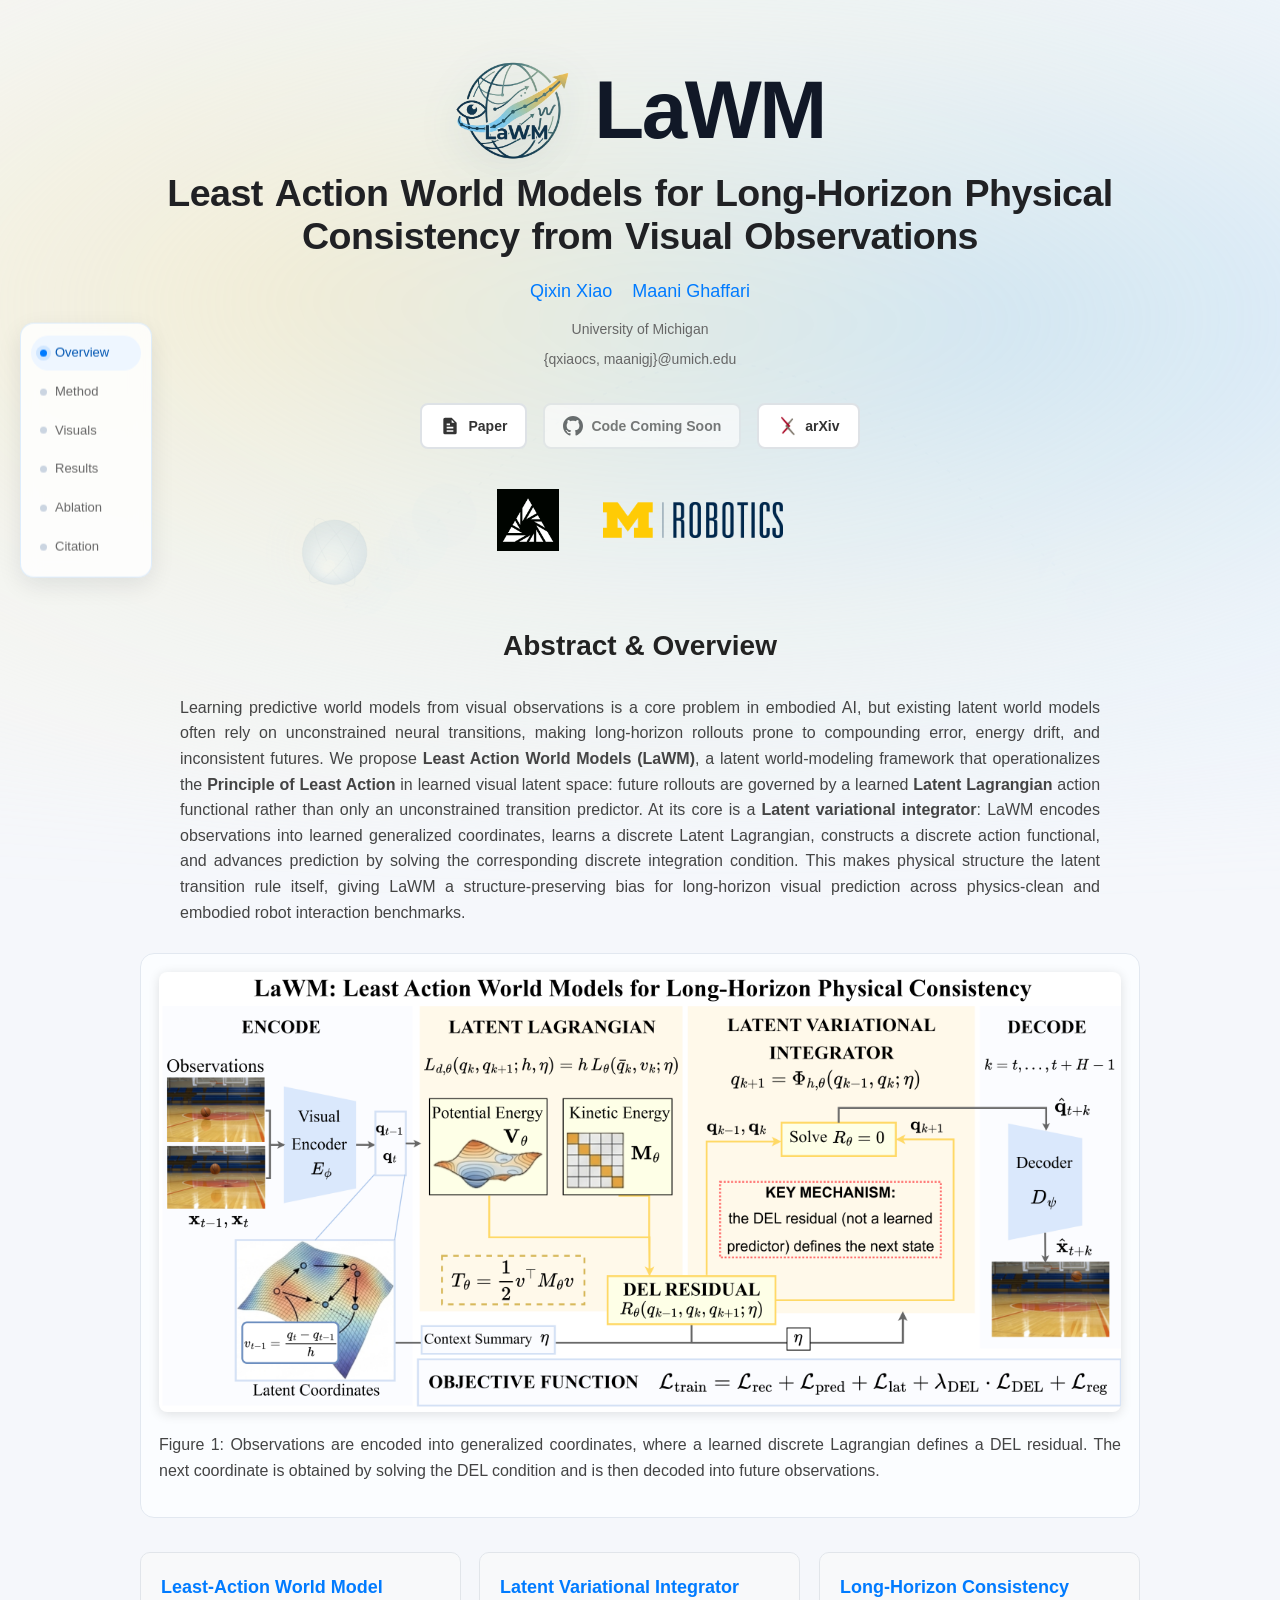
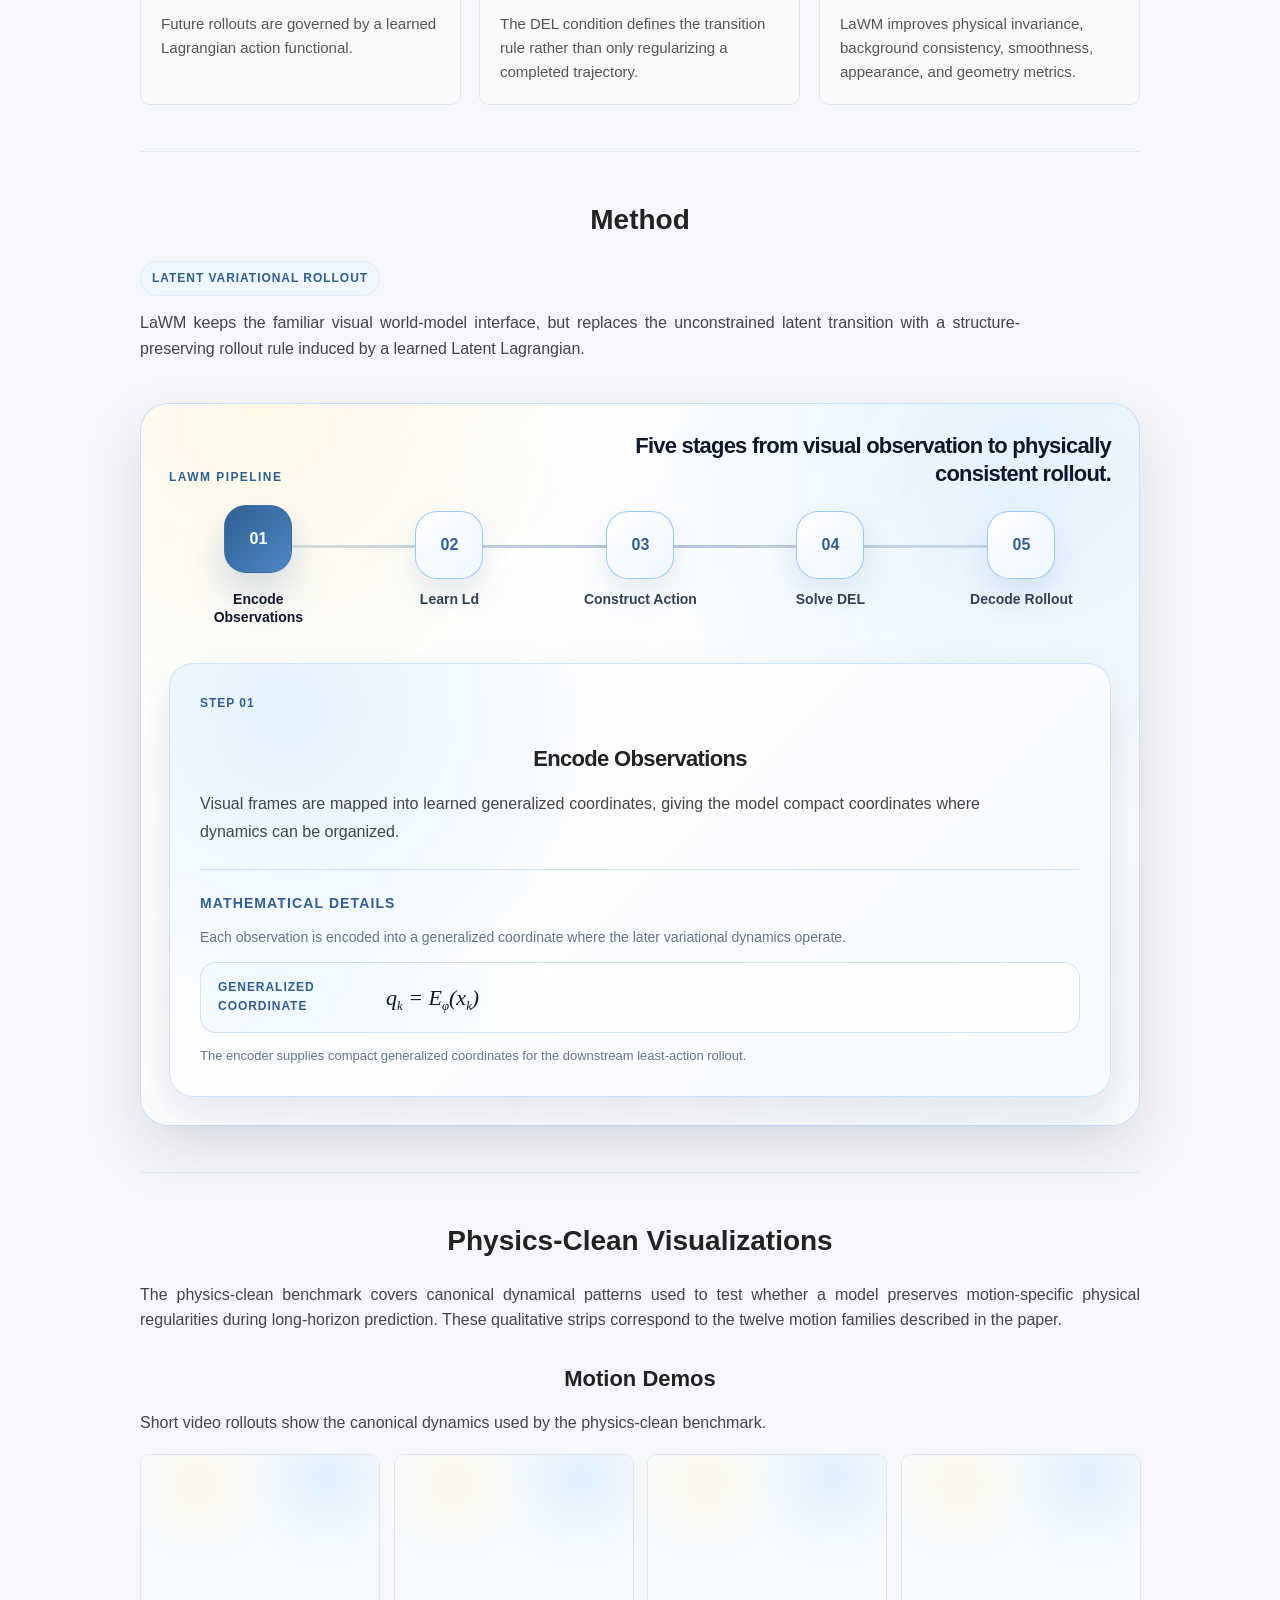
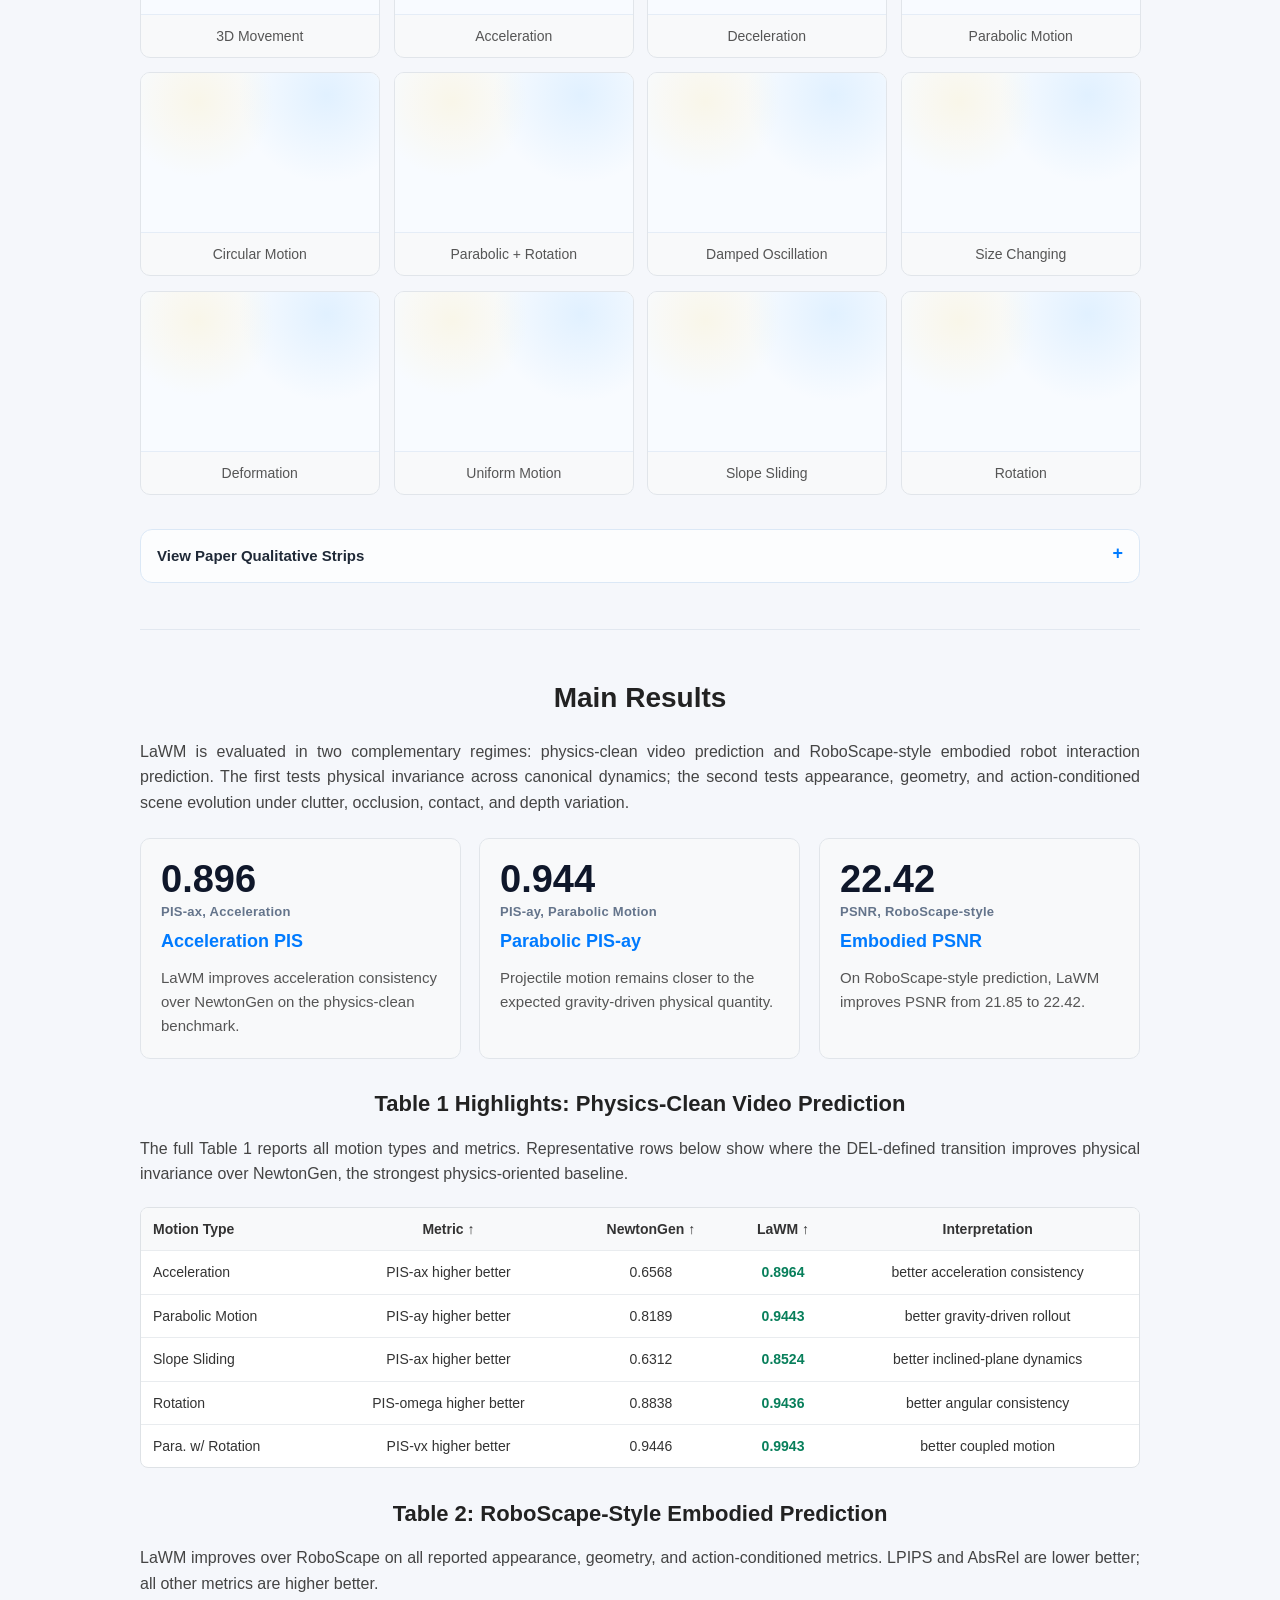
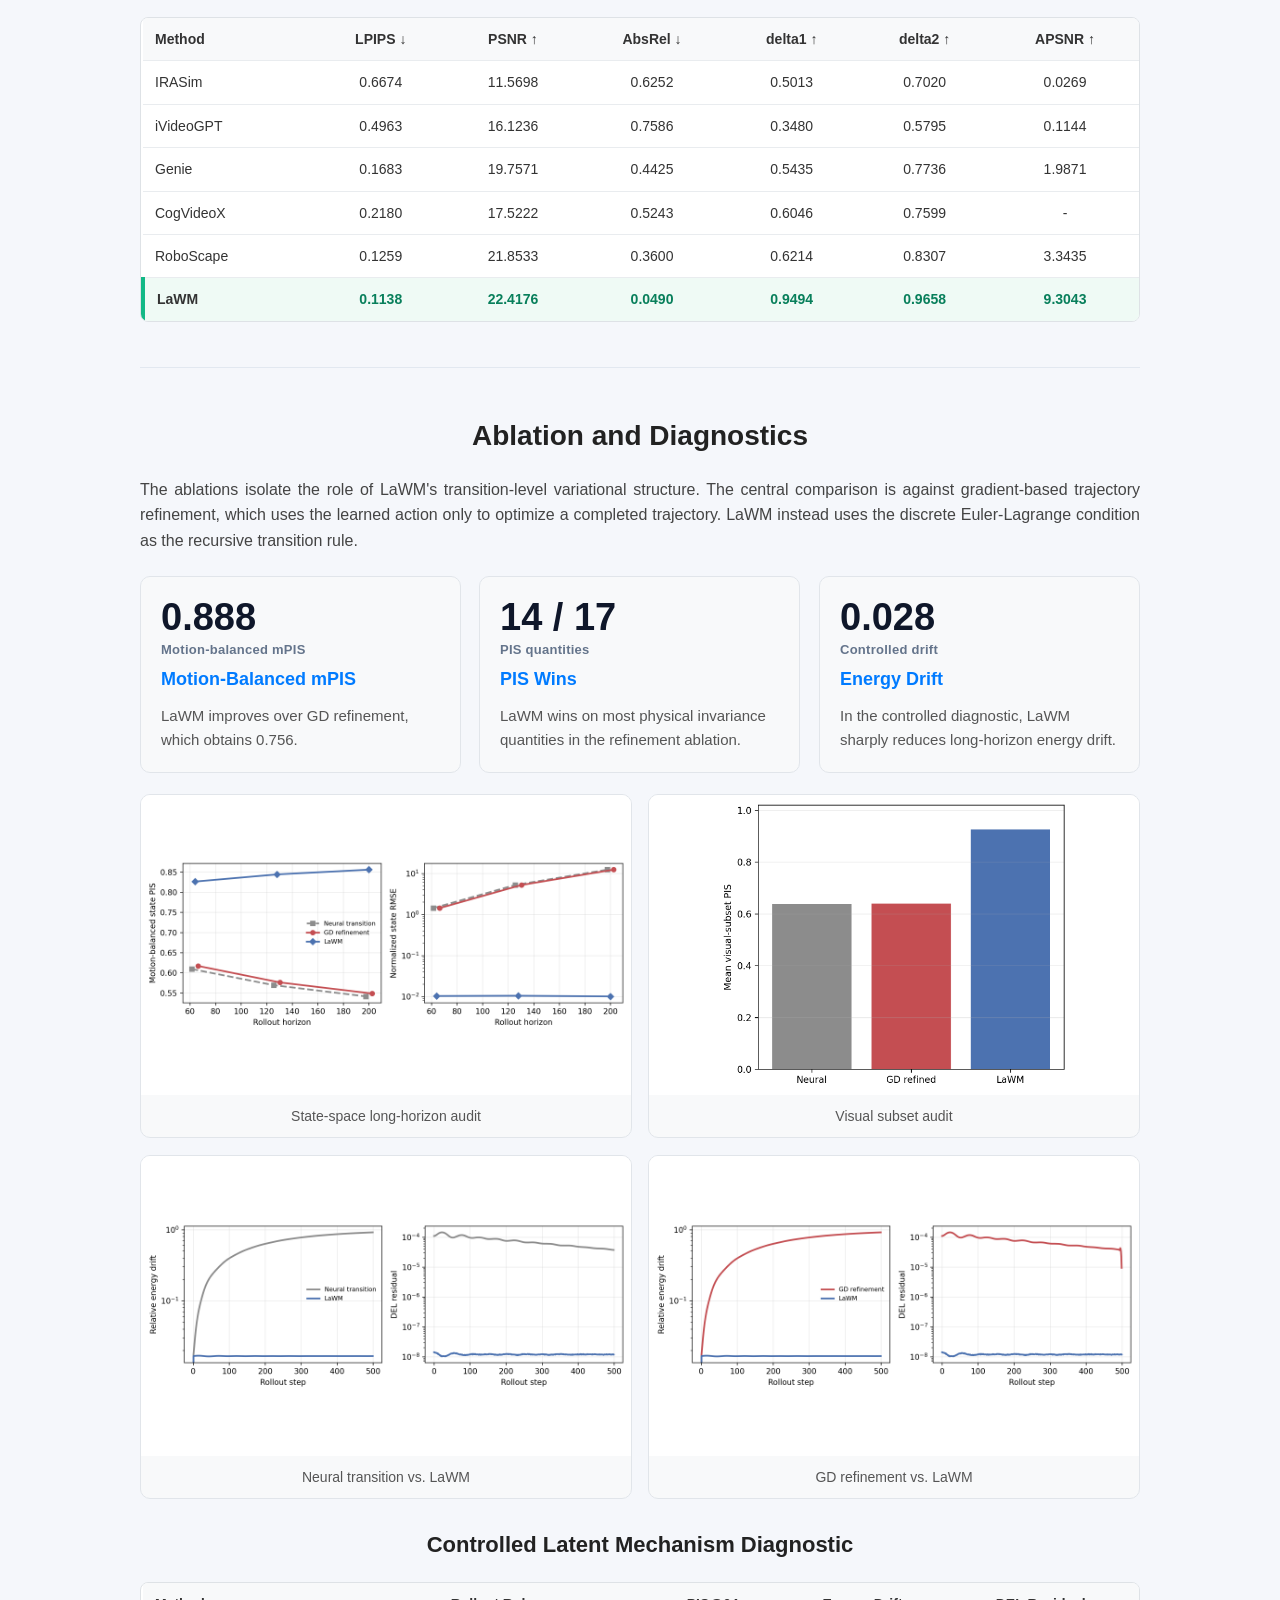
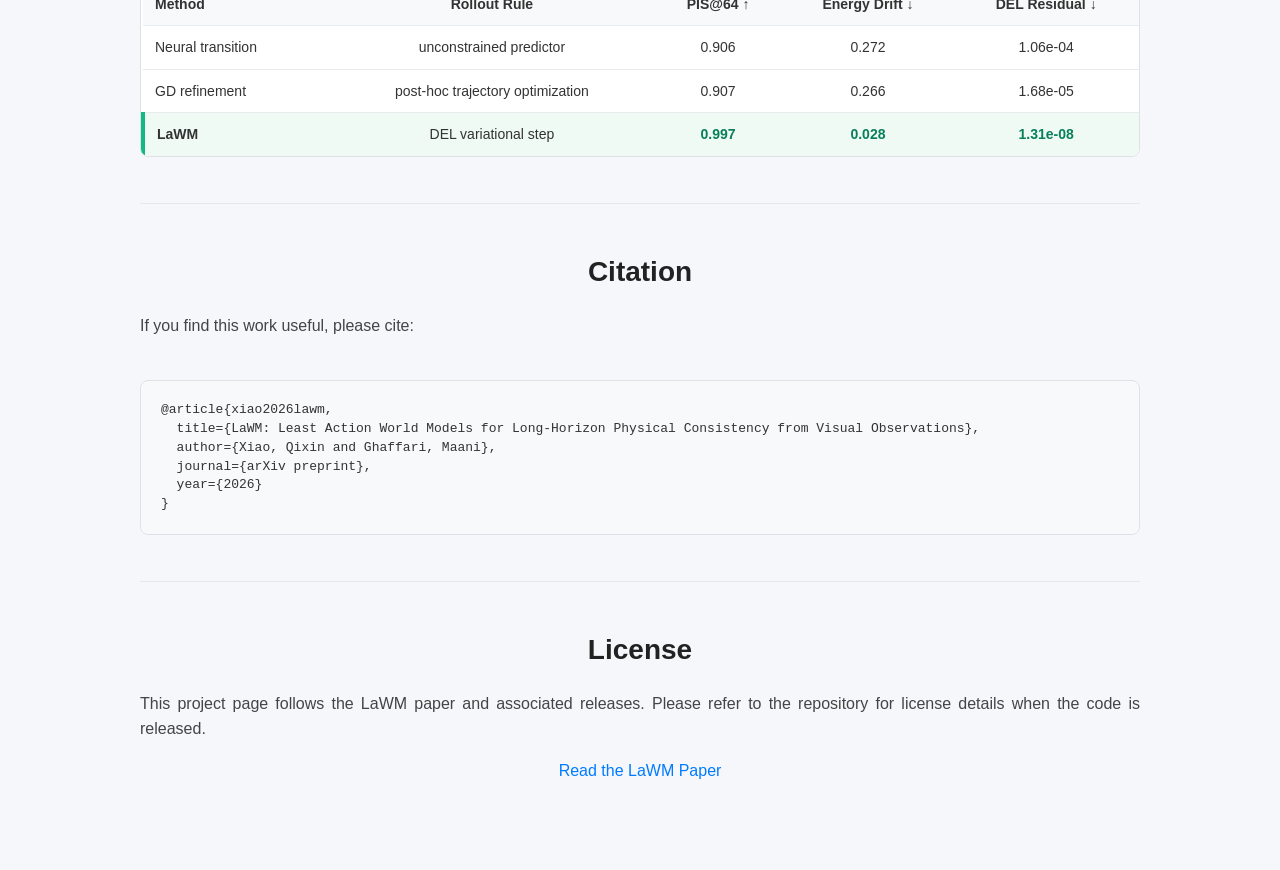
==== index.html @ eba8e418 "Initialize LaWM project page." ====
<!DOCTYPE html>
<html lang="en">
<head>
    <meta charset="UTF-8">
    <meta name="viewport" content="width=device-width, initial-scale=1.0">
    <title>LaWM: Least Action World Models</title>
    <link rel="icon" type="image/png" href="static/logo/LaWM_logo.png">
    <link rel="stylesheet" href="static/css/styles.css">
    <!-- Trajectory Intuition is archived and disabled. -->
    <!-- <link rel="stylesheet" href="static/css/trajectory-intuition.css"> -->

</head>
<body>
    <div class="scroll-progress" id="scroll-progress" aria-hidden="true"></div>
    <canvas class="hero-canvas" id="hero-canvas" aria-hidden="true"></canvas>

    <nav class="floating-nav" id="floating-nav">
        <div class="nav-menu">
            <a href="#overview-section" class="nav-link" data-section="overview-section">Overview</a>
            <a href="#method-section" class="nav-link" data-section="method-section">Method</a>
            <a href="#visuals-section" class="nav-link" data-section="visuals-section">Visuals</a>
            <a href="#results-section" class="nav-link" data-section="results-section">Results</a>
            <a href="#ablation-section" class="nav-link" data-section="ablation-section">Ablation</a>
            <a href="#citation-section" class="nav-link" data-section="citation-section">Citation</a>
        </div>
    </nav>

    <div class="container">
        <header>
            <h1>
                <span class="title-lockup">
                    <img class="hero-logo" src="static/logo/LaWM_logo.png" alt="" aria-hidden="true">
                    <span class="title-main" aria-label="LaWM">
                        <span class="title-char" aria-hidden="true">L</span><span class="title-char" aria-hidden="true">a</span><span class="title-char" aria-hidden="true">W</span><span class="title-char" aria-hidden="true">M</span>
                    </span>
                </span>
                <span class="title-sub" aria-label="Least Action World Models for Long-Horizon Physical Consistency from Visual Observations">
                    <span class="subtitle-word" aria-hidden="true"><span class="subtitle-char" style="--i: 0;">L</span><span class="subtitle-char" style="--i: 1;">e</span><span class="subtitle-char" style="--i: 2;">a</span><span class="subtitle-char" style="--i: 3;">s</span><span class="subtitle-char" style="--i: 4;">t</span></span>
                    <span class="subtitle-word" aria-hidden="true"><span class="subtitle-char" style="--i: 5;">A</span><span class="subtitle-char" style="--i: 6;">c</span><span class="subtitle-char" style="--i: 7;">t</span><span class="subtitle-char" style="--i: 8;">i</span><span class="subtitle-char" style="--i: 9;">o</span><span class="subtitle-char" style="--i: 10;">n</span></span>
                    <span class="subtitle-word" aria-hidden="true"><span class="subtitle-char" style="--i: 11;">W</span><span class="subtitle-char" style="--i: 12;">o</span><span class="subtitle-char" style="--i: 13;">r</span><span class="subtitle-char" style="--i: 14;">l</span><span class="subtitle-char" style="--i: 15;">d</span></span>
                    <span class="subtitle-word" aria-hidden="true"><span class="subtitle-char" style="--i: 16;">M</span><span class="subtitle-char" style="--i: 17;">o</span><span class="subtitle-char" style="--i: 18;">d</span><span class="subtitle-char" style="--i: 19;">e</span><span class="subtitle-char" style="--i: 20;">l</span><span class="subtitle-char" style="--i: 21;">s</span></span>
                    <span class="subtitle-word" aria-hidden="true"><span class="subtitle-char" style="--i: 22;">f</span><span class="subtitle-char" style="--i: 23;">o</span><span class="subtitle-char" style="--i: 24;">r</span></span>
                    <span class="subtitle-word" aria-hidden="true"><span class="subtitle-char" style="--i: 25;">L</span><span class="subtitle-char" style="--i: 26;">o</span><span class="subtitle-char" style="--i: 27;">n</span><span class="subtitle-char" style="--i: 28;">g</span><span class="subtitle-char" style="--i: 29;">-</span><span class="subtitle-char" style="--i: 30;">H</span><span class="subtitle-char" style="--i: 31;">o</span><span class="subtitle-char" style="--i: 32;">r</span><span class="subtitle-char" style="--i: 33;">i</span><span class="subtitle-char" style="--i: 34;">z</span><span class="subtitle-char" style="--i: 35;">o</span><span class="subtitle-char" style="--i: 36;">n</span></span>
                    <span class="subtitle-word" aria-hidden="true"><span class="subtitle-char" style="--i: 37;">P</span><span class="subtitle-char" style="--i: 38;">h</span><span class="subtitle-char" style="--i: 39;">y</span><span class="subtitle-char" style="--i: 40;">s</span><span class="subtitle-char" style="--i: 41;">i</span><span class="subtitle-char" style="--i: 42;">c</span><span class="subtitle-char" style="--i: 43;">a</span><span class="subtitle-char" style="--i: 44;">l</span></span>
                    <span class="subtitle-word" aria-hidden="true"><span class="subtitle-char" style="--i: 45;">C</span><span class="subtitle-char" style="--i: 46;">o</span><span class="subtitle-char" style="--i: 47;">n</span><span class="subtitle-char" style="--i: 48;">s</span><span class="subtitle-char" style="--i: 49;">i</span><span class="subtitle-char" style="--i: 50;">s</span><span class="subtitle-char" style="--i: 51;">t</span><span class="subtitle-char" style="--i: 52;">e</span><span class="subtitle-char" style="--i: 53;">n</span><span class="subtitle-char" style="--i: 54;">c</span><span class="subtitle-char" style="--i: 55;">y</span></span>
                    <span class="subtitle-word" aria-hidden="true"><span class="subtitle-char" style="--i: 56;">f</span><span class="subtitle-char" style="--i: 57;">r</span><span class="subtitle-char" style="--i: 58;">o</span><span class="subtitle-char" style="--i: 59;">m</span></span>
                    <span class="subtitle-word" aria-hidden="true"><span class="subtitle-char" style="--i: 60;">V</span><span class="subtitle-char" style="--i: 61;">i</span><span class="subtitle-char" style="--i: 62;">s</span><span class="subtitle-char" style="--i: 63;">u</span><span class="subtitle-char" style="--i: 64;">a</span><span class="subtitle-char" style="--i: 65;">l</span></span>
                    <span class="subtitle-word" aria-hidden="true"><span class="subtitle-char" style="--i: 66;">O</span><span class="subtitle-char" style="--i: 67;">b</span><span class="subtitle-char" style="--i: 68;">s</span><span class="subtitle-char" style="--i: 69;">e</span><span class="subtitle-char" style="--i: 70;">r</span><span class="subtitle-char" style="--i: 71;">v</span><span class="subtitle-char" style="--i: 72;">a</span><span class="subtitle-char" style="--i: 73;">t</span><span class="subtitle-char" style="--i: 74;">i</span><span class="subtitle-char" style="--i: 75;">o</span><span class="subtitle-char" style="--i: 76;">n</span><span class="subtitle-char" style="--i: 77;">s</span></span>
                </span>
            </h1>

            <div class="authors">
                <a href="https://scholar.google.com/citations?hl=en&user=lqyNeO4AAAAJ&view_op=list_works&sortby=pubdate" class="author" target="_blank" rel="noopener">Qixin Xiao</a>
                <span class="author">Maani Ghaffari</span>
            </div>
            <p class="affiliation">University of Michigan</p>
            <p class="email">{qxiaocs, maanigj}@umich.edu</p>

            <div class="paper-links">
                <a href="LaWM.pdf" class="paper-link" target="_blank" rel="noopener">
                    <svg viewBox="0 0 24 24" aria-hidden="true"><path d="M14 2H6a2 2 0 0 0-2 2v16a2 2 0 0 0 2 2h12a2 2 0 0 0 2-2V8zm0 2.5L17.5 8H14zM8 13h8v2H8zm0 4h8v2H8zm0-8h4v2H8z"/></svg>
                    Paper
                </a>
                <a href="#" class="paper-link disabled" aria-disabled="true">
                    <img src="static/logo/github.svg" alt="GitHub">
                    Code Coming Soon
                </a>
                <a href="http://arxiv.org/abs/2605.08279" class="paper-link" target="_blank" rel="noopener">
                    <img src="static/logo/arXiv.png" alt="arXiv">
                    arXiv
                </a>
            </div>

            <div class="logos">
                <img src="static/logo/curly.png" alt="CURLY Lab Logo">
                <img src="static/logo/informal.png" alt="University of Michigan Robotics Logo">
            </div>
        </header>

        <div class="section" id="overview-section">
            <h2>Abstract & Overview</h2>
            <div class="overview-copy">
                <p>
                    Learning predictive world models from visual observations is a core problem in embodied AI, but existing latent world models often rely on unconstrained neural transitions, making long-horizon rollouts prone to compounding error, energy drift, and inconsistent futures. We propose <strong>Least Action World Models (LaWM)</strong>, a latent world-modeling framework that operationalizes the <strong>Principle of Least Action</strong> in learned visual latent space: future rollouts are governed by a learned <strong>Latent Lagrangian</strong> action functional rather than only an unconstrained transition predictor. At its core is a <strong>Latent variational integrator</strong>: LaWM encodes observations into learned generalized coordinates, learns a discrete Latent Lagrangian, constructs a discrete action functional, and advances prediction by solving the corresponding discrete integration condition. This makes physical structure the latent transition rule itself, giving LaWM a structure-preserving bias for long-horizon visual prediction across physics-clean and embodied robot interaction benchmarks.
                </p>
            </div>

            <div class="figure-section">
                <img class="wide-figure" src="static/figures/Intro-LaWM.png" alt="Overview of LaWM">
                <p class="image-credit">Figure 1: Observations are encoded into generalized coordinates, where a learned discrete Lagrangian defines a DEL residual. The next coordinate is obtained by solving the DEL condition and is then decoded into future observations.</p>
            </div>

            <div class="highlight-grid">
                <div class="highlight-card">
                    <h3>Least-Action World Model</h3>
                    <p>Future rollouts are governed by a learned Lagrangian action functional.</p>
                </div>
                <div class="highlight-card">
                    <h3>Latent Variational Integrator</h3>
                    <p>The DEL condition defines the transition rule rather than only regularizing a completed trajectory.</p>
                </div>
                <div class="highlight-card">
                    <h3>Long-Horizon Consistency</h3>
                    <p>LaWM improves physical invariance, background consistency, smoothness, appearance, and geometry metrics.</p>
                </div>
            </div>
        </div>

        <div class="section" id="method-section">
            <h2>Method</h2>
            <div class="method-intro">
                <div class="method-kicker">Latent Variational Rollout</div>
                <p>
                    LaWM keeps the familiar visual world-model interface, but replaces the unconstrained latent transition with a structure-preserving rollout rule induced by a learned Latent Lagrangian.
                </p>
            </div>

            <!-- Trajectory Intuition removed from the page. Archived module:
                 static/partials/trajectory-intuition.html -->

            <div class="method-stepper-wrap">
                <div class="method-pipeline-heading">
                    <span>LaWM Pipeline</span>
                    <p>Five stages from visual observation to physically consistent rollout.</p>
                </div>
                <div class="method-stepper" role="tablist" aria-label="LaWM method pipeline">
                    <button class="method-step active" type="button" role="tab" aria-selected="true" data-step="0">
                        <span class="step-index">01</span>
                        <span class="step-title">Encode Observations</span>
                    </button>
                    <button class="method-step" type="button" role="tab" aria-selected="false" data-step="1">
                        <span class="step-index">02</span>
                        <span class="step-title">Learn Ld</span>
                    </button>
                    <button class="method-step" type="button" role="tab" aria-selected="false" data-step="2">
                        <span class="step-index">03</span>
                        <span class="step-title">Construct Action</span>
                    </button>
                    <button class="method-step" type="button" role="tab" aria-selected="false" data-step="3">
                        <span class="step-index">04</span>
                        <span class="step-title">Solve DEL</span>
                    </button>
                    <button class="method-step" type="button" role="tab" aria-selected="false" data-step="4">
                        <span class="step-index">05</span>
                        <span class="step-title">Decode Rollout</span>
                    </button>
                </div>

                <div class="method-detail-card" id="method-detail-card" role="tabpanel" aria-live="polite">
                    <div class="method-detail-eyebrow" id="method-detail-eyebrow">Step 01</div>
                    <h3 class="method-detail-title" id="method-detail-title">Encode Observations</h3>
                    <p class="method-detail-text" id="method-detail-text">Visual frames are mapped into learned generalized coordinates, giving the model compact coordinates where dynamics can be organized.</p>

                    <div class="method-math-details" aria-label="Mathematical details">
                        <div class="method-math-title">Mathematical Details</div>
                        <div class="math-formulas" id="method-math-formulas">
                            <p id="method-math-intro">Each observation is encoded into a generalized coordinate where the later variational dynamics operate.</p>
                            <div class="formula-list" id="method-formula-rows">
                                <div class="formula-row">
                                    <span class="formula-label">Generalized coordinate</span>
                                    <div class="formula">q<sub>k</sub> = E<sub>&phi;</sub>(x<sub>k</sub>)</div>
                                </div>
                            </div>
                            <div class="formula-note" id="method-formula-note">The encoder supplies compact generalized coordinates for the downstream least-action rollout.</div>
                        </div>
                    </div>
                </div>
            </div>
        </div>

        <div class="section" id="visuals-section">
            <h2>Physics-Clean Visualizations</h2>
            <p>
                The physics-clean benchmark covers canonical dynamical patterns used to test whether a model preserves motion-specific physical regularities during long-horizon prediction. These qualitative strips correspond to the twelve motion families described in the paper.
            </p>

            <h3>Motion Demos</h3>
            <p>
                Short video rollouts show the canonical dynamics used by the physics-clean benchmark.
            </p>
            <div class="video-grid" aria-label="Physics-clean video demonstrations">
                <figure class="media-card video-card">
                    <video src="static/videos/3d.mp4" autoplay muted loop playsinline preload="metadata"></video>
                    <figcaption class="media-caption">3D Movement</figcaption>
                </figure>
                <figure class="media-card video-card">
                    <video src="static/videos/acceleration.mp4" autoplay muted loop playsinline preload="metadata"></video>
                    <figcaption class="media-caption">Acceleration</figcaption>
                </figure>
                <figure class="media-card video-card">
                    <video src="static/videos/deceleration.mp4" autoplay muted loop playsinline preload="metadata"></video>
                    <figcaption class="media-caption">Deceleration</figcaption>
                </figure>
                <figure class="media-card video-card">
                    <video src="static/videos/parabolic_motion.mp4" autoplay muted loop playsinline preload="metadata"></video>
                    <figcaption class="media-caption">Parabolic Motion</figcaption>
                </figure>
                <figure class="media-card video-card">
                    <video src="static/videos/circular_motion.mp4" autoplay muted loop playsinline preload="metadata"></video>
                    <figcaption class="media-caption">Circular Motion</figcaption>
                </figure>
                <figure class="media-card video-card">
                    <video src="static/videos/para_rotation.mp4" autoplay muted loop playsinline preload="metadata"></video>
                    <figcaption class="media-caption">Parabolic + Rotation</figcaption>
                </figure>
                <figure class="media-card video-card">
                    <video src="static/videos/damped.mp4" autoplay muted loop playsinline preload="metadata"></video>
                    <figcaption class="media-caption">Damped Oscillation</figcaption>
                </figure>
                <figure class="media-card video-card">
                    <video src="static/videos/size_changing.mp4" autoplay muted loop playsinline preload="metadata"></video>
                    <figcaption class="media-caption">Size Changing</figcaption>
                </figure>
                <figure class="media-card video-card">
                    <video src="static/videos/deformation.mp4" autoplay muted loop playsinline preload="metadata"></video>
                    <figcaption class="media-caption">Deformation</figcaption>
                </figure>
                <figure class="media-card video-card">
                    <video src="static/videos/uniform.mp4" autoplay muted loop playsinline preload="metadata"></video>
                    <figcaption class="media-caption">Uniform Motion</figcaption>
                </figure>
                <figure class="media-card video-card">
                    <video src="static/videos/slope.mp4" autoplay muted loop playsinline preload="metadata"></video>
                    <figcaption class="media-caption">Slope Sliding</figcaption>
                </figure>
                <figure class="media-card video-card">
                    <video src="static/videos/rotation.mp4" autoplay muted loop playsinline preload="metadata"></video>
                    <figcaption class="media-caption">Rotation</figcaption>
                </figure>
            </div>

            <details class="strip-details">
                <summary>View Paper Qualitative Strips</summary>
                <div class="vis-grid">
                    <div class="visual-group-title">Kinematics and Translational Dynamics</div>
                    <figure class="media-card">
                        <img src="static/figures/vis/uniform_motion.png?v=20260513-2" alt="Uniform motion visualization">
                        <figcaption class="media-caption">Uniform Motion</figcaption>
                    </figure>
                    <figure class="media-card">
                        <img src="static/figures/vis/acceleration.png?v=20260513-2" alt="Acceleration visualization">
                        <figcaption class="media-caption">Acceleration</figcaption>
                    </figure>
                    <figure class="media-card">
                        <img src="static/figures/vis/deceleration.png?v=20260513-2" alt="Deceleration visualization">
                        <figcaption class="media-caption">Deceleration</figcaption>
                    </figure>
                    <figure class="media-card">
                        <img src="static/figures/vis/parabolic_motion.png?v=20260513-2" alt="Parabolic motion visualization">
                        <figcaption class="media-caption">Parabolic Motion</figcaption>
                    </figure>
                    <figure class="media-card">
                        <img src="static/figures/vis/3d_movement.png?v=20260513-2" alt="3D movement visualization">
                        <figcaption class="media-caption">3D Movement</figcaption>
                    </figure>
                    <figure class="media-card">
                        <img src="static/figures/vis/slope_sliding.png?v=20260513-2" alt="Slope sliding visualization">
                        <figcaption class="media-caption">Slope Sliding</figcaption>
                    </figure>
                    <div class="visual-group-title">Rotational and Oscillatory Dynamics</div>
                    <figure class="media-card">
                        <img src="static/figures/vis/circular_motion.png?v=20260513-2" alt="Circular motion visualization">
                        <figcaption class="media-caption">Circular Motion</figcaption>
                    </figure>
                    <figure class="media-card">
                        <img src="static/figures/vis/rotation.png?v=20260513-2" alt="Rotation visualization">
                        <figcaption class="media-caption">Rotation</figcaption>
                    </figure>
                    <figure class="media-card">
                        <img src="static/figures/vis/para_rotation.png?v=20260513-2" alt="Parabolic motion with rotation visualization">
                        <figcaption class="media-caption">Parabolic + Rotation</figcaption>
                    </figure>
                    <figure class="media-card">
                        <img src="static/figures/vis/damped_oscillation.png?v=20260513-2" alt="Damped oscillation visualization">
                        <figcaption class="media-caption">Damped Oscillation</figcaption>
                    </figure>
                    <div class="visual-group-title">Scale and Non-Rigid Dynamics</div>
                    <figure class="media-card">
                        <img src="static/figures/vis/size_changing.png?v=20260513-2" alt="Size changing visualization">
                        <figcaption class="media-caption">Size Changing</figcaption>
                    </figure>
                    <figure class="media-card">
                        <img src="static/figures/vis/deformation.png?v=20260513-2" alt="Deformation visualization">
                        <figcaption class="media-caption">Deformation</figcaption>
                    </figure>
                </div>
            </details>
        </div>

        <div class="section" id="results-section">
            <h2>Main Results</h2>
            <p>
                LaWM is evaluated in two complementary regimes: physics-clean video prediction and RoboScape-style embodied robot interaction prediction. The first tests physical invariance across canonical dynamics; the second tests appearance, geometry, and action-conditioned scene evolution under clutter, occlusion, contact, and depth variation.
            </p>

            <div class="results-grid">
                <div class="result-card">
                    <div class="metric">0.896<small>PIS-ax, Acceleration</small></div>
                    <h3>Acceleration PIS</h3>
                    <p>LaWM improves acceleration consistency over NewtonGen on the physics-clean benchmark.</p>
                </div>
                <div class="result-card">
                    <div class="metric">0.944<small>PIS-ay, Parabolic Motion</small></div>
                    <h3>Parabolic PIS-ay</h3>
                    <p>Projectile motion remains closer to the expected gravity-driven physical quantity.</p>
                </div>
                <div class="result-card">
                    <div class="metric">22.42<small>PSNR, RoboScape-style</small></div>
                    <h3>Embodied PSNR</h3>
                    <p>On RoboScape-style prediction, LaWM improves PSNR from 21.85 to 22.42.</p>
                </div>
            </div>

            <h3>Table 1 Highlights: Physics-Clean Video Prediction</h3>
            <p>
                The full Table 1 reports all motion types and metrics. Representative rows below show where the DEL-defined transition improves physical invariance over NewtonGen, the strongest physics-oriented baseline.
            </p>
            <div class="table-wrap">
                <table class="result-table">
                    <thead>
                        <tr>
                            <th>Motion Type</th>
                            <th>Metric ↑</th>
                            <th>NewtonGen ↑</th>
                            <th>LaWM ↑</th>
                            <th>Interpretation</th>
                        </tr>
                    </thead>
                    <tbody>
                        <tr>
                            <td>Acceleration</td>
                            <td>PIS-ax higher better</td>
                            <td>0.6568</td>
                            <td class="best">0.8964</td>
                            <td>better acceleration consistency</td>
                        </tr>
                        <tr>
                            <td>Parabolic Motion</td>
                            <td>PIS-ay higher better</td>
                            <td>0.8189</td>
                            <td class="best">0.9443</td>
                            <td>better gravity-driven rollout</td>
                        </tr>
                        <tr>
                            <td>Slope Sliding</td>
                            <td>PIS-ax higher better</td>
                            <td>0.6312</td>
                            <td class="best">0.8524</td>
                            <td>better inclined-plane dynamics</td>
                        </tr>
                        <tr>
                            <td>Rotation</td>
                            <td>PIS-omega higher better</td>
                            <td>0.8838</td>
                            <td class="best">0.9436</td>
                            <td>better angular consistency</td>
                        </tr>
                        <tr>
                            <td>Para. w/ Rotation</td>
                            <td>PIS-vx higher better</td>
                            <td>0.9446</td>
                            <td class="best">0.9943</td>
                            <td>better coupled motion</td>
                        </tr>
                    </tbody>
                </table>
            </div>

            <h3>Table 2: RoboScape-Style Embodied Prediction</h3>
            <p>
                LaWM improves over RoboScape on all reported appearance, geometry, and action-conditioned metrics. LPIPS and AbsRel are lower better; all other metrics are higher better.
            </p>
            <div class="table-wrap">
                <table class="result-table">
                    <thead>
                        <tr>
                            <th>Method</th>
                            <th>LPIPS ↓</th>
                            <th>PSNR ↑</th>
                            <th>AbsRel ↓</th>
                            <th>delta1 ↑</th>
                            <th>delta2 ↑</th>
                            <th>APSNR ↑</th>
                        </tr>
                    </thead>
                    <tbody>
                        <tr>
                            <td>IRASim</td>
                            <td>0.6674</td>
                            <td>11.5698</td>
                            <td>0.6252</td>
                            <td>0.5013</td>
                            <td>0.7020</td>
                            <td>0.0269</td>
                        </tr>
                        <tr>
                            <td>iVideoGPT</td>
                            <td>0.4963</td>
                            <td>16.1236</td>
                            <td>0.7586</td>
                            <td>0.3480</td>
                            <td>0.5795</td>
                            <td>0.1144</td>
                        </tr>
                        <tr>
                            <td>Genie</td>
                            <td>0.1683</td>
                            <td>19.7571</td>
                            <td>0.4425</td>
                            <td>0.5435</td>
                            <td>0.7736</td>
                            <td>1.9871</td>
                        </tr>
                        <tr>
                            <td>CogVideoX</td>
                            <td>0.2180</td>
                            <td>17.5222</td>
                            <td>0.5243</td>
                            <td>0.6046</td>
                            <td>0.7599</td>
                            <td>-</td>
                        </tr>
                        <tr>
                            <td>RoboScape</td>
                            <td>0.1259</td>
                            <td>21.8533</td>
                            <td>0.3600</td>
                            <td>0.6214</td>
                            <td>0.8307</td>
                            <td>3.3435</td>
                        </tr>
                        <tr class="best-row">
                            <td>LaWM</td>
                            <td class="best">0.1138</td>
                            <td class="best">22.4176</td>
                            <td class="best">0.0490</td>
                            <td class="best">0.9494</td>
                            <td class="best">0.9658</td>
                            <td class="best">9.3043</td>
                        </tr>
                    </tbody>
                </table>
            </div>
        </div>

        <div class="section" id="ablation-section">
            <h2>Ablation and Diagnostics</h2>
            <p>
                The ablations isolate the role of LaWM's transition-level variational structure. The central comparison is against gradient-based trajectory refinement, which uses the learned action only to optimize a completed trajectory. LaWM instead uses the discrete Euler-Lagrange condition as the recursive transition rule.
            </p>

            <div class="results-grid">
                <div class="result-card">
                    <div class="metric">0.888<small>Motion-balanced mPIS</small></div>
                    <h3>Motion-Balanced mPIS</h3>
                    <p>LaWM improves over GD refinement, which obtains 0.756.</p>
                </div>
                <div class="result-card">
                    <div class="metric">14 / 17<small>PIS quantities</small></div>
                    <h3>PIS Wins</h3>
                    <p>LaWM wins on most physical invariance quantities in the refinement ablation.</p>
                </div>
                <div class="result-card">
                    <div class="metric">0.028<small>Controlled drift</small></div>
                    <h3>Energy Drift</h3>
                    <p>In the controlled diagnostic, LaWM sharply reduces long-horizon energy drift.</p>
                </div>
            </div>

            <div class="ablation-grid">
                <figure class="media-card">
                    <img src="static/figures/ablation/figure_state_space_long_horizon_audit.png" alt="State-space long-horizon audit">
                    <figcaption class="media-caption">State-space long-horizon audit</figcaption>
                </figure>
                <figure class="media-card">
                    <img src="static/figures/ablation/figure_visual_state_subset_audit.png" alt="Visual subset audit">
                    <figcaption class="media-caption">Visual subset audit</figcaption>
                </figure>
                <figure class="media-card">
                    <img src="static/figures/ablation/figure_controlled_structure_diagnostics_long500_neural_vs_lawm.png" alt="Neural transition versus LaWM diagnostic">
                    <figcaption class="media-caption">Neural transition vs. LaWM</figcaption>
                </figure>
                <figure class="media-card">
                    <img src="static/figures/ablation/figure_controlled_structure_diagnostics_long500_gd_vs_lawm.png" alt="GD refinement versus LaWM diagnostic">
                    <figcaption class="media-caption">GD refinement vs. LaWM</figcaption>
                </figure>
            </div>

            <h3>Controlled Latent Mechanism Diagnostic</h3>
            <div class="table-wrap">
                <table class="result-table">
                    <thead>
                        <tr>
                            <th>Method</th>
                            <th>Rollout Rule</th>
                            <th>PIS@64 ↑</th>
                            <th>Energy Drift ↓</th>
                            <th>DEL Residual ↓</th>
                        </tr>
                    </thead>
                    <tbody>
                        <tr>
                            <td>Neural transition</td>
                            <td>unconstrained predictor</td>
                            <td>0.906</td>
                            <td>0.272</td>
                            <td>1.06e-04</td>
                        </tr>
                        <tr>
                            <td>GD refinement</td>
                            <td>post-hoc trajectory optimization</td>
                            <td>0.907</td>
                            <td>0.266</td>
                            <td>1.68e-05</td>
                        </tr>
                        <tr class="best-row">
                            <td>LaWM</td>
                            <td>DEL variational step</td>
                            <td class="best">0.997</td>
                            <td class="best">0.028</td>
                            <td class="best">1.31e-08</td>
                        </tr>
                    </tbody>
                </table>
            </div>
        </div>

        <div class="section" id="citation-section">
            <h2>Citation</h2>
            <p>If you find this work useful, please cite:</p>
            <br>
            <div class="citation-box">
                <pre class="citation-text">@article{xiao2026lawm,
  title={LaWM: Least Action World Models for Long-Horizon Physical Consistency from Visual Observations},
  author={Xiao, Qixin and Ghaffari, Maani},
  journal={arXiv preprint},
  year={2026}
}</pre>
            </div>
        </div>

        <div class="section">
            <h2>License</h2>
            <p>This project page follows the LaWM paper and associated releases. Please refer to the repository for license details when the code is released.</p>
            <div class="license-content">
                <a class="license-link" href="LaWM.pdf" target="_blank" rel="noopener">Read the LaWM Paper</a>
            </div>
        </div>
    </div>

    <script src="static/js/main.js" defer></script>
    <!-- <script src="static/js/trajectory-intuition.js" defer></script> -->

</body>
</html>
---- static/css/styles.css ----
* {
            margin: 0;
            padding: 0;
            box-sizing: border-box;
        }

        html {
            scroll-behavior: smooth;
        }

        body {
            font-family: -apple-system, BlinkMacSystemFont, "Segoe UI", Arial, sans-serif;
            background: #f5f7fb;
            color: #333;
            line-height: 1.6;
        }

        .scroll-progress {
            position: fixed;
            top: 0;
            left: 0;
            z-index: 2000;
            width: 0%;
            height: 3px;
            background: linear-gradient(90deg, #007bff, #5bc0de);
            box-shadow: 0 0 12px rgba(0, 123, 255, 0.35);
        }

        .container {
            position: relative;
            z-index: 1;
            max-width: 1040px;
            margin: 0 auto;
            padding: 40px 20px;
        }

        header {
            position: relative;
            isolation: isolate;
            min-height: 60vh;
            display: flex;
            flex-direction: column;
            justify-content: center;
            text-align: center;
            margin-bottom: 16px;
            padding-bottom: 0;
        }

        header::before {
            content: "";
            position: absolute;
            left: 50%;
            top: 52%;
            width: min(1660px, 160vw);
            height: 1000px;
            z-index: 1;
            pointer-events: none;
            background:
                radial-gradient(ellipse at 30% 47%, rgba(255, 226, 145, 0.34) 0%, rgba(255, 240, 190, 0.17) 40%, rgba(255, 248, 224, 0) 78%),
                radial-gradient(ellipse at 70% 50%, rgba(142, 203, 255, 0.42) 0%, rgba(202, 230, 255, 0.24) 43%, rgba(232, 244, 255, 0) 80%),
                radial-gradient(ellipse at 52% 54%, rgba(221, 238, 255, 0.18) 0%, rgba(255, 246, 218, 0.08) 38%, rgba(245, 247, 251, 0) 76%);
            filter: blur(40px);
            transform: translate(-50%, -50%);
        }

        header > * {
            position: relative;
            z-index: 2;
        }

        .hero-canvas {
            position: fixed;
            inset: 0;
            z-index: 0;
            width: 100vw;
            height: 100vh;
            opacity: 0.46;
            pointer-events: none;
            -webkit-mask-image: radial-gradient(ellipse at center, rgba(0, 0, 0, 0.95) 0%, rgba(0, 0, 0, 0.62) 48%, transparent 78%);
            mask-image: radial-gradient(ellipse at center, rgba(0, 0, 0, 0.88) 0%, rgba(0, 0, 0, 0.42) 52%, transparent 78%);
        }

        .hero-canvas.playing {
            z-index: 3;
            opacity: 0.5;
        }

        @keyframes revealTitle {
            from {
                opacity: 0;
                transform: translateY(15px);
            }
            to {
                opacity: 1;
                transform: translateY(0);
            }
        }

        @keyframes revealSubtitle {
            from {
                opacity: 0;
                transform: translateX(-10px);
            }
            to {
                opacity: 1;
                transform: translateX(0);
            }
        }

        @keyframes fadeUp {
            from {
                opacity: 0;
                transform: translateY(14px);
            }
            to {
                opacity: 1;
                transform: translateY(0);
            }
        }

        @keyframes titleSheen {
            0%, 100% {
                text-shadow: 0 0 0 rgba(49, 95, 146, 0);
            }
            50% {
                text-shadow:
                    0 0 14px rgba(151, 207, 255, 0.24),
                    0 0 22px rgba(255, 224, 132, 0.16);
            }
        }

        header h1 {
            margin-bottom: 18px;
            color: #222;
            line-height: 1.18;
        }

        .title-lockup {
            display: inline-flex;
            align-items: center;
            justify-content: center;
            gap: clamp(14px, 2.2vw, 24px);
            margin-bottom: 12px;
        }

        .hero-logo {
            width: clamp(78px, 9vw, 118px);
            height: auto;
            flex: 0 0 auto;
            filter: drop-shadow(0 10px 22px rgba(21, 70, 102, 0.16));
        }

        .title-main {
            display: inline-flex;
            margin-bottom: 0;
            font-size: clamp(3.6rem, 6.8vw, 5.1rem);
            font-weight: 830;
            letter-spacing: -2.4px;
            color: #111827;
            animation: titleSheen 8s ease-in-out 2.2s infinite;
        }

        .title-char {
            display: inline-block;
            opacity: 0;
            animation: revealTitle 1.5s forwards;
        }

        .title-char:nth-child(1) {
            animation-delay: 0s;
        }

        .title-char:nth-child(2) {
            animation-delay: 0.1s;
        }

        .title-char:nth-child(3) {
            animation-delay: 0.2s;
        }

        .title-char:nth-child(4) {
            animation-delay: 0.3s;
        }

        .title-sub {
            display: flex;
            flex-wrap: wrap;
            justify-content: center;
            gap: 0 0.32em;
            max-width: 1120px;
            margin: 0 auto;
            font-size: clamp(1.75rem, 3.2vw, 2.35rem);
            font-weight: 780;
            line-height: 1.16;
            letter-spacing: -0.55px;
            color: #202124;
            animation: titleSheen 9s ease-in-out 2.5s infinite;
        }

        .subtitle-word {
            display: inline-flex;
            white-space: nowrap;
        }

        .subtitle-char {
            display: inline-block;
            opacity: 0;
            animation: revealSubtitle 1s forwards;
            animation-delay: calc(0.5s + var(--i) * 0.05s);
        }

        .authors {
            display: flex;
            flex-wrap: wrap;
            justify-content: center;
            gap: 8px 20px;
            margin-bottom: 12px;
        }

        .author {
            color: #007bff;
            font-size: 18px;
            text-decoration: none;
        }

        .author:hover {
            color: #0056b3;
            text-decoration: underline;
        }

        .affiliation,
        .email {
            margin-bottom: 8px;
            color: #666;
            font-size: 14px;
        }

        .paper-links {
            display: flex;
            flex-wrap: wrap;
            justify-content: center;
            gap: 16px;
            margin: 24px 0 22px;
        }

        .paper-link {
            display: flex;
            align-items: center;
            gap: 8px;
            padding: 10px 18px;
            border: 2px solid #dee2e6;
            border-radius: 8px;
            background: #fff;
            color: #333;
            font-size: 14px;
            font-weight: 600;
            text-decoration: none;
            transition: all 0.2s ease;
        }

        .paper-link:hover {
            border-color: #007bff;
            background: #007bff;
            color: white;
            transform: translateY(-2px);
            box-shadow: 0 4px 12px rgba(0, 123, 255, 0.25);
        }

        .paper-link.disabled {
            opacity: 0.62;
            cursor: default;
            pointer-events: none;
        }

        .paper-link svg,
        .paper-link img {
            width: 20px;
            height: 20px;
            object-fit: contain;
            fill: currentColor;
        }

        .logos {
            display: flex;
            flex-wrap: wrap;
            justify-content: center;
            align-items: center;
            gap: 44px;
            margin: 18px 0 8px;
        }

        .logos img {
            width: auto;
            max-width: 180px;
            height: 42px;
            object-fit: contain;
        }

        .logos img[alt="CURLY Lab Logo"] {
            height: 62px;
        }

        .floating-nav {
            position: fixed;
            top: 50%;
            left: 20px;
            z-index: 1000;
            transform: translateY(-50%);
        }

        .nav-menu {
            display: flex;
            flex-direction: column;
            gap: 4px;
            min-width: 132px;
            padding: 12px 10px;
            border: 1px solid rgba(0, 123, 255, 0.12);
            border-radius: 14px;
            background: rgba(255, 255, 255, 0.82);
            box-shadow: 0 8px 24px rgba(15, 23, 42, 0.09);
            backdrop-filter: blur(10px);
        }

        .nav-link {
            display: flex;
            align-items: center;
            gap: 8px;
            padding: 7px 9px;
            border-radius: 999px;
            color: #666;
            font-size: 13px;
            font-weight: 500;
            text-decoration: none;
            transition: all 0.2s ease;
        }

        .nav-link::before {
            content: "";
            width: 7px;
            height: 7px;
            border-radius: 50%;
            background: #cbd5e1;
            transition: all 0.2s ease;
        }

        .nav-link:hover,
        .nav-link.active {
            background: #eef6ff;
            color: #0056b3;
        }

        .nav-link:hover::before,
        .nav-link.active::before {
            background: #007bff;
            box-shadow: 0 0 0 4px rgba(0, 123, 255, 0.12);
        }

        .section {
            margin-bottom: 0;
            padding: 46px 0;
            border: 0;
            border-top: 1px solid #e2e8f0;
            border-radius: 0;
            background: transparent;
            box-shadow: none;
        }

        .section:first-of-type {
            border-top: 0;
            padding-top: 28px;
        }

        .reveal {
            opacity: 0;
            transform: translateY(28px);
            transition: opacity 650ms ease, transform 650ms ease, box-shadow 250ms ease;
            will-change: opacity, transform;
        }

        .reveal.visible {
            opacity: 1;
            transform: translateY(0);
        }

        .section h2 {
            margin-bottom: 18px;
            color: #222;
            font-size: 28px;
            text-align: center;
        }

        .section h3 {
            margin: 28px 0 14px;
            color: #222;
            font-size: 22px;
            text-align: center;
        }

        .section p {
            margin-bottom: 16px;
            color: #444;
            font-size: 16px;
            text-align: justify;
        }

        .figure-section {
            margin: 28px 0 34px;
            text-align: center;
        }

        #overview-section .figure-section {
            padding: 18px;
            border: 1px solid #e2e8f0;
            border-radius: 14px;
            background: #fbfdff;
        }

        .figure-section img,
        .wide-figure {
            max-width: 100%;
            height: auto;
            border-radius: 8px;
            background: white;
            box-shadow: 0 2px 12px rgba(0, 0, 0, 0.12);
        }

        .image-credit {
            margin-top: 12px;
            color: #666;
            font-size: 13px;
            text-align: center;
        }

        .overview-copy {
            max-width: 920px;
            margin: 26px auto 0;
        }

        .overview-copy p {
            text-align: justify;
        }

        .highlight-grid,
        .results-grid {
            display: grid;
            grid-template-columns: repeat(3, 1fr);
            gap: 18px;
            margin-top: 22px;
        }

        .highlight-card,
        .result-card {
            padding: 20px;
            border: 1px solid #e1e5ea;
            border-radius: 10px;
            background: #f8f9fa;
            transition: transform 220ms ease, box-shadow 220ms ease, border-color 220ms ease;
        }

        .highlight-card:hover,
        .result-card:hover,
        .media-card:hover {
            transform: translateY(-3px);
            border-color: #c8ddf5;
            box-shadow: 0 8px 20px rgba(15, 23, 42, 0.09);
        }

        .highlight-card h3,
        .result-card h3 {
            margin: 0 0 10px;
            color: #007bff;
            font-size: 18px;
            text-align: left;
        }

        .highlight-card p,
        .result-card p {
            margin-bottom: 0;
            color: #555;
            font-size: 15px;
            text-align: left;
        }

        .metric {
            margin-bottom: 8px;
            color: #0f172a;
            font-size: 38px;
            font-weight: 800;
            line-height: 1.1;
        }

        .metric small {
            display: block;
            margin-top: 4px;
            color: #64748b;
            font-size: 13px;
            font-weight: 700;
            letter-spacing: 0.02em;
        }

        .method-intro {
            max-width: 880px;
        }

        .method-kicker {
            display: inline-flex;
            align-items: center;
            gap: 8px;
            margin-bottom: 14px;
            padding: 7px 11px;
            border: 1px solid #dbeafe;
            border-radius: 999px;
            background: rgba(239, 246, 255, 0.78);
            color: #315f92;
            font-size: 12px;
            font-weight: 800;
            letter-spacing: 0.08em;
            text-transform: uppercase;
        }

        .method-stepper-wrap {
            position: relative;
            margin-top: 42px;
            padding: 28px;
            border: 1px solid rgba(191, 219, 254, 0.86);
            border-radius: 28px;
            background:
                radial-gradient(circle at 12% 0%, rgba(255, 226, 145, 0.22), transparent 30%),
                radial-gradient(circle at 88% 8%, rgba(142, 203, 255, 0.22), transparent 34%),
                linear-gradient(135deg, rgba(255, 255, 255, 0.96), rgba(248, 251, 255, 0.9));
            box-shadow: 0 24px 58px rgba(15, 23, 42, 0.1);
        }

        .method-pipeline-heading {
            display: flex;
            align-items: flex-end;
            justify-content: space-between;
            gap: 24px;
            margin-bottom: 24px;
        }

        .method-pipeline-heading span {
            color: #315f92;
            font-size: 12px;
            font-weight: 900;
            letter-spacing: 0.12em;
            text-transform: uppercase;
        }

        .method-pipeline-heading p {
            max-width: 560px;
            margin: 0;
            color: #0f172a;
            font-size: 22px;
            font-weight: 850;
            line-height: 1.25;
            letter-spacing: -0.035em;
            text-align: right;
        }

        .method-stepper {
            position: relative;
            display: grid;
            grid-template-columns: repeat(5, minmax(0, 1fr));
            gap: 12px;
            margin: 0 0 22px;
        }

        .method-stepper::before {
            content: "";
            position: absolute;
            left: 8%;
            right: 8%;
            top: 34px;
            height: 3px;
            background: linear-gradient(90deg, rgba(49, 95, 146, 0.16), rgba(49, 95, 146, 0.36), rgba(49, 95, 146, 0.16));
        }

        .method-step {
            position: relative;
            z-index: 1;
            min-height: 130px;
            display: flex;
            flex-direction: column;
            align-items: center;
            gap: 12px;
            padding: 0 8px;
            border: 0;
            background: transparent;
            color: #64748b;
            font: inherit;
            text-align: center;
            cursor: pointer;
        }

        .step-index {
            width: 68px;
            height: 68px;
            display: grid;
            place-items: center;
            border: 1px solid rgba(147, 197, 253, 0.92);
            border-radius: 22px;
            background: linear-gradient(135deg, #ffffff, #eff6ff);
            color: #315f92;
            font-size: 16px;
            font-weight: 900;
            box-shadow: 0 14px 30px rgba(49, 95, 146, 0.12);
            transition: transform 220ms ease, box-shadow 220ms ease, background 220ms ease, border-color 220ms ease;
        }

        .step-title {
            max-width: 130px;
            color: #334155;
            font-size: 14px;
            font-weight: 800;
            line-height: 1.25;
            transition: color 220ms ease;
        }

        .method-step:hover .step-index,
        .method-step.active .step-index {
            border-color: rgba(49, 95, 146, 0.36);
            background: linear-gradient(135deg, #315f92, #4d86c6);
            color: #ffffff;
            box-shadow: 0 20px 40px rgba(49, 95, 146, 0.22);
            transform: translateY(-6px);
        }

        .method-step:hover .step-title,
        .method-step.active .step-title {
            color: #0f172a;
        }

        .method-detail-card {
            min-height: 180px;
            padding: 30px;
            border: 1px solid rgba(191, 219, 254, 0.74);
            border-radius: 24px;
            background:
                radial-gradient(circle at 12% 10%, rgba(142, 203, 255, 0.24), transparent 34%),
                linear-gradient(135deg, #ffffff, #f8fbff);
            box-shadow: 0 20px 48px rgba(15, 23, 42, 0.1);
            transition: opacity 180ms ease, transform 180ms ease;
        }

        .method-detail-card.updating {
            opacity: 0.56;
            transform: translateY(4px);
        }

        .method-detail-eyebrow {
            margin-bottom: 8px;
            color: #315f92;
            font-size: 12px;
            font-weight: 900;
            letter-spacing: 0.08em;
            text-transform: uppercase;
        }

        .method-detail-title {
            margin: 0 0 10px;
            color: #0f172a;
            font-size: 24px;
            letter-spacing: -0.03em;
        }

        .method-detail-text {
            max-width: 780px;
            margin: 0;
            color: #475569;
            font-size: 16px;
            line-height: 1.7;
        }

        .method-math-details {
            margin-top: 24px;
            padding-top: 22px;
            border-top: 1px solid rgba(191, 219, 254, 0.76);
        }

        .method-math-title {
            color: #315f92;
            font-size: 14px;
            font-weight: 900;
            letter-spacing: 0.08em;
            text-transform: uppercase;
        }

        .math-formulas {
            display: grid;
            gap: 12px;
            margin-top: 12px;
            color: #475569;
        }

        .math-formulas p {
            max-width: 760px;
            margin: 0;
            color: #64748b;
            font-size: 14px;
            line-height: 1.7;
        }

        .formula-list {
            display: grid;
            gap: 12px;
        }

        .formula-row {
            display: grid;
            grid-template-columns: 150px minmax(0, 1fr);
            align-items: center;
            gap: 18px;
            padding: 15px 17px;
            border: 1px solid rgba(191, 219, 254, 0.76);
            border-radius: 16px;
            background:
                radial-gradient(circle at 8% 10%, rgba(142, 203, 255, 0.12), transparent 34%),
                rgba(255, 255, 255, 0.72);
            box-shadow: inset 0 1px 0 rgba(255, 255, 255, 0.7);
        }

        .formula-label {
            color: #315f92;
            font-size: 12px;
            font-weight: 900;
            letter-spacing: 0.08em;
            text-transform: uppercase;
        }

        .formula {
            overflow-x: auto;
            color: #0f172a;
            font-family: Georgia, "Times New Roman", serif;
            font-size: 22px;
            font-style: italic;
            line-height: 1.5;
            white-space: nowrap;
        }

        .formula sub,
        .formula sup {
            font-size: 0.58em;
            line-height: 0;
        }

        .sum-symbol {
            display: inline-block;
            margin: 0 4px;
            font-size: 1.4em;
            line-height: 0.8;
            vertical-align: -0.08em;
        }

        .formula-note {
            color: #64748b;
            font-size: 13px;
            line-height: 1.65;
        }

        .vis-grid {
            display: grid;
            grid-template-columns: repeat(2, minmax(0, 1fr));
            gap: 16px;
            margin-top: 22px;
        }

        .video-grid {
            display: grid;
            grid-template-columns: repeat(4, minmax(0, 1fr));
            gap: 14px;
            margin: 18px 0 34px;
        }

        .video-card {
            background: #ffffff;
        }

        .video-card video {
            display: block;
            width: 100%;
            height: 160px;
            object-fit: contain;
            border-bottom: 1px solid #e5edf7;
            background:
                radial-gradient(circle at 24% 18%, rgba(255, 226, 145, 0.2), transparent 34%),
                radial-gradient(circle at 78% 14%, rgba(142, 203, 255, 0.22), transparent 38%),
                #f8fbff;
        }

        .strip-details {
            margin-top: 6px;
            border: 1px solid #dbe8f6;
            border-radius: 12px;
            background: rgba(255, 255, 255, 0.72);
        }

        .strip-details summary {
            cursor: pointer;
            padding: 14px 16px;
            color: #1f2937;
            font-size: 15px;
            font-weight: 800;
            list-style: none;
        }

        .strip-details summary::-webkit-details-marker {
            display: none;
        }

        .strip-details summary::after {
            content: "+";
            float: right;
            color: #007bff;
            font-size: 18px;
            line-height: 1;
        }

        .strip-details[open] summary {
            border-bottom: 1px solid #e5edf7;
        }

        .strip-details[open] summary::after {
            content: "-";
        }

        .strip-details .vis-grid {
            padding: 0 16px 16px;
        }

        .visual-group-title {
            grid-column: 1 / -1;
            margin: 10px 0 -4px;
            padding: 8px 12px;
            border-left: 4px solid #007bff;
            border-radius: 6px;
            background: #f1f7ff;
            color: #1f2937;
            font-size: 15px;
            font-weight: 800;
            text-align: left;
        }

        .ablation-grid {
            display: grid;
            grid-template-columns: repeat(2, 1fr);
            gap: 16px;
            margin-top: 22px;
        }

        .media-card {
            overflow: hidden;
            border: 1px solid #e1e5ea;
            border-radius: 10px;
            background: #f8f9fa;
            transition: transform 220ms ease, box-shadow 220ms ease, border-color 220ms ease;
        }

        .media-card img {
            display: block;
            width: 100%;
            height: 210px;
            object-fit: contain;
            background: white;
        }

        .vis-grid .media-card img {
            height: auto;
            max-height: none;
            padding: 10px;
        }

        .ablation-grid .media-card img {
            height: 300px;
        }

        .media-caption {
            padding: 10px 12px;
            color: #555;
            font-size: 14px;
            text-align: center;
        }

        .table-wrap {
            margin-top: 20px;
            overflow-x: auto;
            border: 1px solid #dee2e6;
            border-radius: 8px;
            background: #fff;
        }

        .result-table {
            width: 100%;
            min-width: 720px;
            border-collapse: collapse;
            font-size: 14px;
        }

        .result-table th,
        .result-table td {
            padding: 10px 12px;
            border-bottom: 1px solid #e9ecef;
            text-align: center;
            white-space: nowrap;
        }

        .result-table th {
            background: #f8f9fa;
            color: #333;
            font-weight: 700;
        }

        .result-table td:first-child,
        .result-table th:first-child {
            text-align: left;
        }

        .result-table tr:last-child td {
            border-bottom: 0;
        }

        .best-row td {
            background: #effaf5;
        }

        .best-row td:first-child {
            border-left: 4px solid #12b886;
            font-weight: 800;
        }

        .best {
            color: #087f5b;
            font-weight: 800;
        }

        .citation-box {
            overflow-x: auto;
            padding: 20px;
            border: 1px solid #dee2e6;
            border-radius: 8px;
            background: #f8f9fa;
        }

        .citation-text {
            color: #333;
            font-family: "Courier New", monospace;
            font-size: 13px;
            line-height: 1.45;
            white-space: pre;
        }

        @media (prefers-reduced-motion: reduce) {
            html {
                scroll-behavior: auto;
            }

            .title-main,
            .title-char,
            .title-sub,
            .subtitle-word,
            .subtitle-char,
            .authors,
            .affiliation,
            .email,
            .paper-links,
            .logos,
            .reveal {
                animation: none;
                opacity: 1;
                transform: none;
                transition: none;
                filter: none;
            }

            .title-main,
            .title-sub {
                color: #111827;
                text-shadow: none;
            }

            .paper-link,
            .highlight-card,
            .result-card,
            .media-card {
                transition: none;
            }

            .hero-canvas {
                display: none;
            }
        }

        .license-content {
            text-align: center;
        }

        .license-link {
            color: #007bff;
            font-weight: 500;
            text-decoration: none;
        }

        .license-link:hover {
            text-decoration: underline;
        }

        @media (max-width: 1200px) {
            .floating-nav {
                display: none;
            }
        }

        @media (max-width: 820px) {
            .container {
                padding: 24px 14px;
            }

            .title-lockup {
                gap: 12px;
            }

            .hero-logo {
                width: 64px;
            }

            .title-main {
                font-size: 36px;
                letter-spacing: -1.6px;
            }

            .hero-canvas {
                display: none;
            }

            .title-sub {
                font-size: 23px;
                line-height: 1.16;
            }

            header {
                min-height: 58vh;
            }

            .section {
                padding: 24px 18px;
            }

            .highlight-grid,
            .results-grid,
            .method-stepper,
            .video-grid,
            .vis-grid,
            .ablation-grid {
                grid-template-columns: 1fr;
            }

            .method-stepper-wrap {
                margin-top: 32px;
                padding: 20px;
                border-radius: 22px;
            }

            .method-pipeline-heading {
                display: block;
                margin-bottom: 18px;
            }

            .method-pipeline-heading p {
                margin-top: 8px;
                font-size: 19px;
                text-align: left;
            }

            .method-stepper::before {
                display: none;
            }

            .method-step {
                min-height: auto;
                display: grid;
                grid-template-columns: 52px 1fr;
                align-items: center;
                padding: 10px;
                border: 1px solid #dbeafe;
                border-radius: 16px;
                background: rgba(255, 255, 255, 0.76);
                text-align: left;
            }

            .step-index {
                width: 42px;
                height: 42px;
                border-radius: 14px;
            }

            .step-title {
                max-width: none;
            }

            .method-detail-card {
                min-height: auto;
                padding: 22px;
            }

            .formula-row {
                grid-template-columns: 1fr;
                gap: 8px;
            }

            .formula {
                font-size: 18px;
            }

            .media-card img,
            .video-card video,
            .ablation-grid .media-card img {
                height: auto;
            }
        }
---- static/css/trajectory-intuition.css ----
/*
 * Archived Trajectory Intuition styles.
 * This file is not loaded by default; the link in index.html is commented out.
 */

.method-showcase {
    position: relative;
    overflow: hidden;
    margin: 22px auto 30px;
    padding: 16px;
    border: 1px solid rgba(203, 213, 225, 0.78);
    border-radius: 20px;
    background:
        radial-gradient(circle at 15% 15%, rgba(255, 226, 145, 0.1), transparent 34%),
        radial-gradient(circle at 85% 12%, rgba(142, 203, 255, 0.12), transparent 36%),
        rgba(255, 255, 255, 0.72);
    box-shadow: 0 12px 30px rgba(15, 23, 42, 0.055);
    backdrop-filter: blur(10px);
}

.method-showcase::before {
    content: "";
    position: absolute;
    inset: 12px;
    z-index: -1;
    border-radius: 16px;
    background: linear-gradient(135deg, rgba(255, 255, 255, 0.72), rgba(248, 250, 252, 0.26));
}

.method-showcase-header {
    display: flex;
    align-items: flex-start;
    justify-content: space-between;
    gap: 14px;
    margin-bottom: 12px;
}

.method-showcase-title {
    margin: 0;
    color: #0f172a;
    font-size: 16px;
    letter-spacing: -0.02em;
}

.method-showcase-header p {
    margin: 4px 0 0;
    color: #64748b;
    font-size: 13px;
    line-height: 1.55;
}

.method-showcase-copy {
    max-width: 330px;
    margin: 0;
    color: #94a3b8;
    font-size: 12px;
    text-align: right;
}

.trajectory-showcase {
    max-width: 820px;
    background:
        radial-gradient(circle at 14% 12%, rgba(255, 226, 145, 0.08), transparent 32%),
        radial-gradient(circle at 86% 10%, rgba(142, 203, 255, 0.1), transparent 34%),
        rgba(255, 255, 255, 0.82);
    box-shadow: 0 10px 26px rgba(15, 23, 42, 0.05);
}

.trajectory-showcase .method-showcase-header {
    display: block;
}

.trajectory-showcase .method-showcase-copy {
    max-width: none;
    margin-top: 4px;
    text-align: left;
}

.trajectory-scrubber {
    display: grid;
    gap: 10px;
}

.trajectory-stage {
    position: relative;
    overflow: hidden;
    aspect-ratio: 21 / 10;
    border-radius: 16px;
    background: #f8fafc;
    box-shadow: inset 0 0 0 1px rgba(226, 232, 240, 0.86);
}

.trajectory-bg,
.trajectory-svg {
    position: absolute;
    inset: 0;
    width: 100%;
    height: 100%;
}

.trajectory-bg {
    object-fit: cover;
    opacity: 0.86;
    filter: saturate(0.9) contrast(0.95) brightness(1.04);
}

.trajectory-svg {
    pointer-events: none;
}

.trajectory-shadow {
    fill: none;
    vector-effect: non-scaling-stroke;
    stroke-linecap: round;
    stroke-linejoin: round;
    stroke-width: 7;
    opacity: 0.14;
    filter: blur(0.4px);
}

.trajectory-shadow-physical {
    stroke: rgba(49, 95, 146, 0.32);
}

.trajectory-shadow-baseline {
    stroke: rgba(226, 85, 85, 0.22);
}

.trajectory-path {
    fill: none;
    vector-effect: non-scaling-stroke;
    stroke-linecap: round;
    stroke-linejoin: round;
}

.trajectory-ground {
    stroke: rgba(100, 116, 139, 0.54);
    stroke-width: 3.8;
    stroke-dasharray: 6 7;
}

.trajectory-ours {
    stroke: #315f92;
    stroke-width: 2.7;
    filter: drop-shadow(0 3px 6px rgba(49, 95, 146, 0.2));
}

.trajectory-baseline {
    stroke: #e25555;
    stroke-width: 2.05;
    stroke-dasharray: 7 5;
    filter: drop-shadow(0 3px 6px rgba(226, 85, 85, 0.12));
}

.trajectory-dot {
    vector-effect: non-scaling-stroke;
    stroke: #ffffff;
    stroke-width: 0.75;
    filter: drop-shadow(0 3px 7px rgba(15, 23, 42, 0.14));
}

.trajectory-dot.start {
    fill: #94a3b8;
}

.trajectory-dot.ours-dot {
    fill: #315f92;
}

.trajectory-dot.baseline-dot {
    fill: #e25555;
}

.trajectory-legend {
    position: absolute;
    right: 18px;
    top: 18px;
    display: grid;
    gap: 7px;
    padding: 9px 10px;
    border: 1px solid rgba(226, 232, 240, 0.76);
    border-radius: 13px;
    background: rgba(255, 255, 255, 0.66);
    color: #334155;
    font-size: 11px;
    font-weight: 800;
    box-shadow: 0 8px 20px rgba(15, 23, 42, 0.055);
    backdrop-filter: blur(10px);
}

.trajectory-legend span {
    display: flex;
    align-items: center;
    gap: 9px;
    white-space: nowrap;
}

.legend-line {
    width: 24px;
    height: 3px;
    border-radius: 999px;
}

.legend-line.ground {
    border-top: 2px dashed rgba(100, 116, 139, 0.6);
}

.legend-line.ours {
    background: #315f92;
}

.legend-line.baseline {
    background: repeating-linear-gradient(90deg, #e25555 0 7px, transparent 7px 11px);
}

.trajectory-controls {
    display: grid;
    grid-template-columns: minmax(0, 1fr) auto;
    align-items: center;
    gap: 12px;
    padding: 0 2px 2px;
}

.trajectory-range {
    --progress: 44%;
    width: 100%;
    height: 24px;
    margin: 0;
    appearance: none;
    background: transparent;
    cursor: pointer;
}

.trajectory-range:focus {
    outline: none;
}

.trajectory-range::-webkit-slider-runnable-track {
    height: 6px;
    border-radius: 999px;
    background:
        linear-gradient(90deg, #315f92 0 var(--progress), #e2e8f0 var(--progress) 100%);
    box-shadow: inset 0 1px 2px rgba(15, 23, 42, 0.08);
}

.trajectory-range::-webkit-slider-thumb {
    width: 18px;
    height: 18px;
    margin-top: -6px;
    appearance: none;
    border: 3px solid #ffffff;
    border-radius: 999px;
    background: #315f92;
    box-shadow: 0 6px 14px rgba(49, 95, 146, 0.2);
}

.trajectory-range::-moz-range-track {
    height: 6px;
    border-radius: 999px;
    background: #e2e8f0;
}

.trajectory-range::-moz-range-progress {
    height: 6px;
    border-radius: 999px;
    background: #315f92;
}

.trajectory-range::-moz-range-thumb {
    width: 18px;
    height: 18px;
    border: 3px solid #ffffff;
    border-radius: 999px;
    background: #315f92;
    box-shadow: 0 6px 14px rgba(49, 95, 146, 0.2);
}

.trajectory-step-readout {
    min-width: 126px;
    padding: 7px 10px;
    border: 1px solid #e2e8f0;
    border-radius: 999px;
    background: #ffffff;
    color: #334155;
    font-family: "SFMono-Regular", Consolas, "Liberation Mono", monospace;
    font-size: 11px;
    font-weight: 800;
    text-align: center;
    box-shadow: 0 6px 14px rgba(15, 23, 42, 0.045);
}

@media (max-width: 820px) {
    .method-showcase {
        padding: 16px;
        border-radius: 18px;
    }

    .method-showcase-header {
        display: block;
    }

    .method-showcase-copy {
        margin-top: 8px;
        text-align: left;
    }

    .trajectory-legend {
        left: 12px;
        right: auto;
        top: 12px;
        gap: 7px;
        padding: 10px;
        font-size: 11px;
    }

    .trajectory-controls {
        grid-template-columns: 1fr;
        gap: 8px;
    }

    .trajectory-step-readout {
        width: fit-content;
        min-width: 0;
        justify-self: end;
    }
}
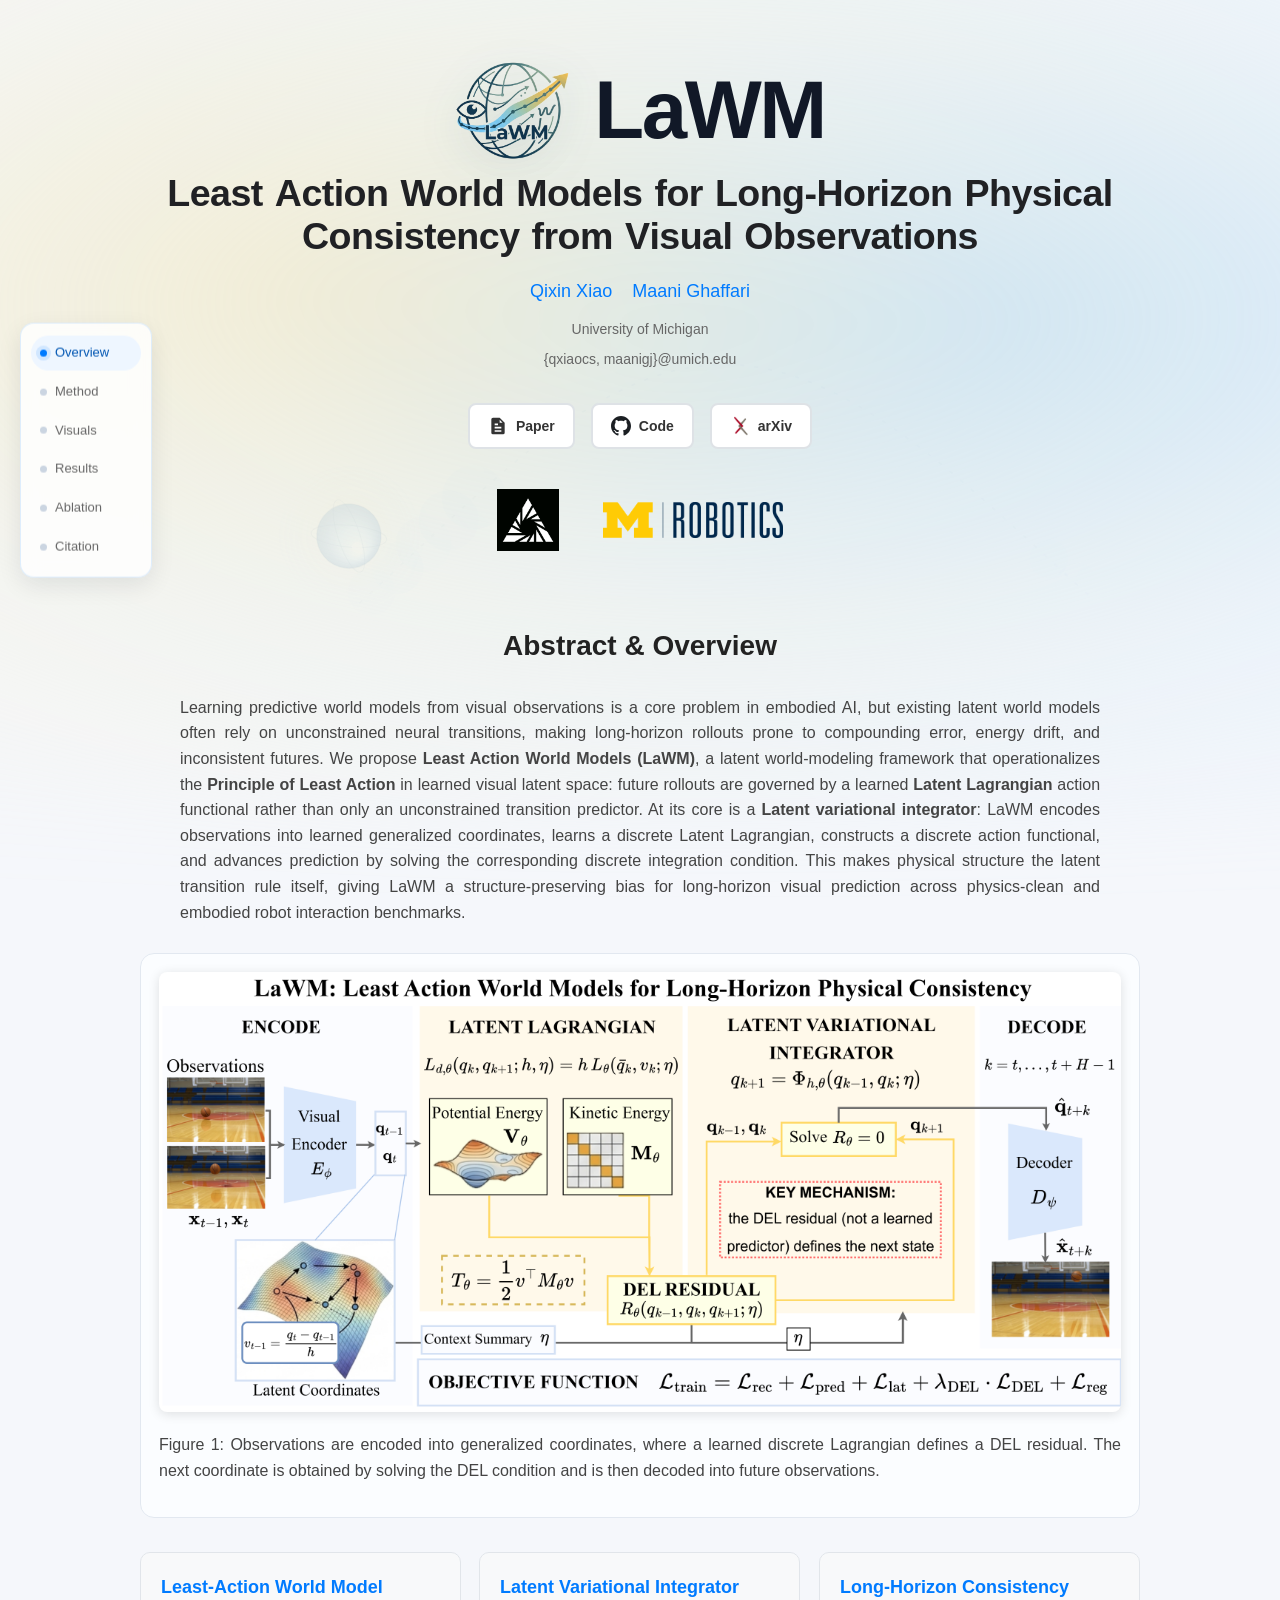
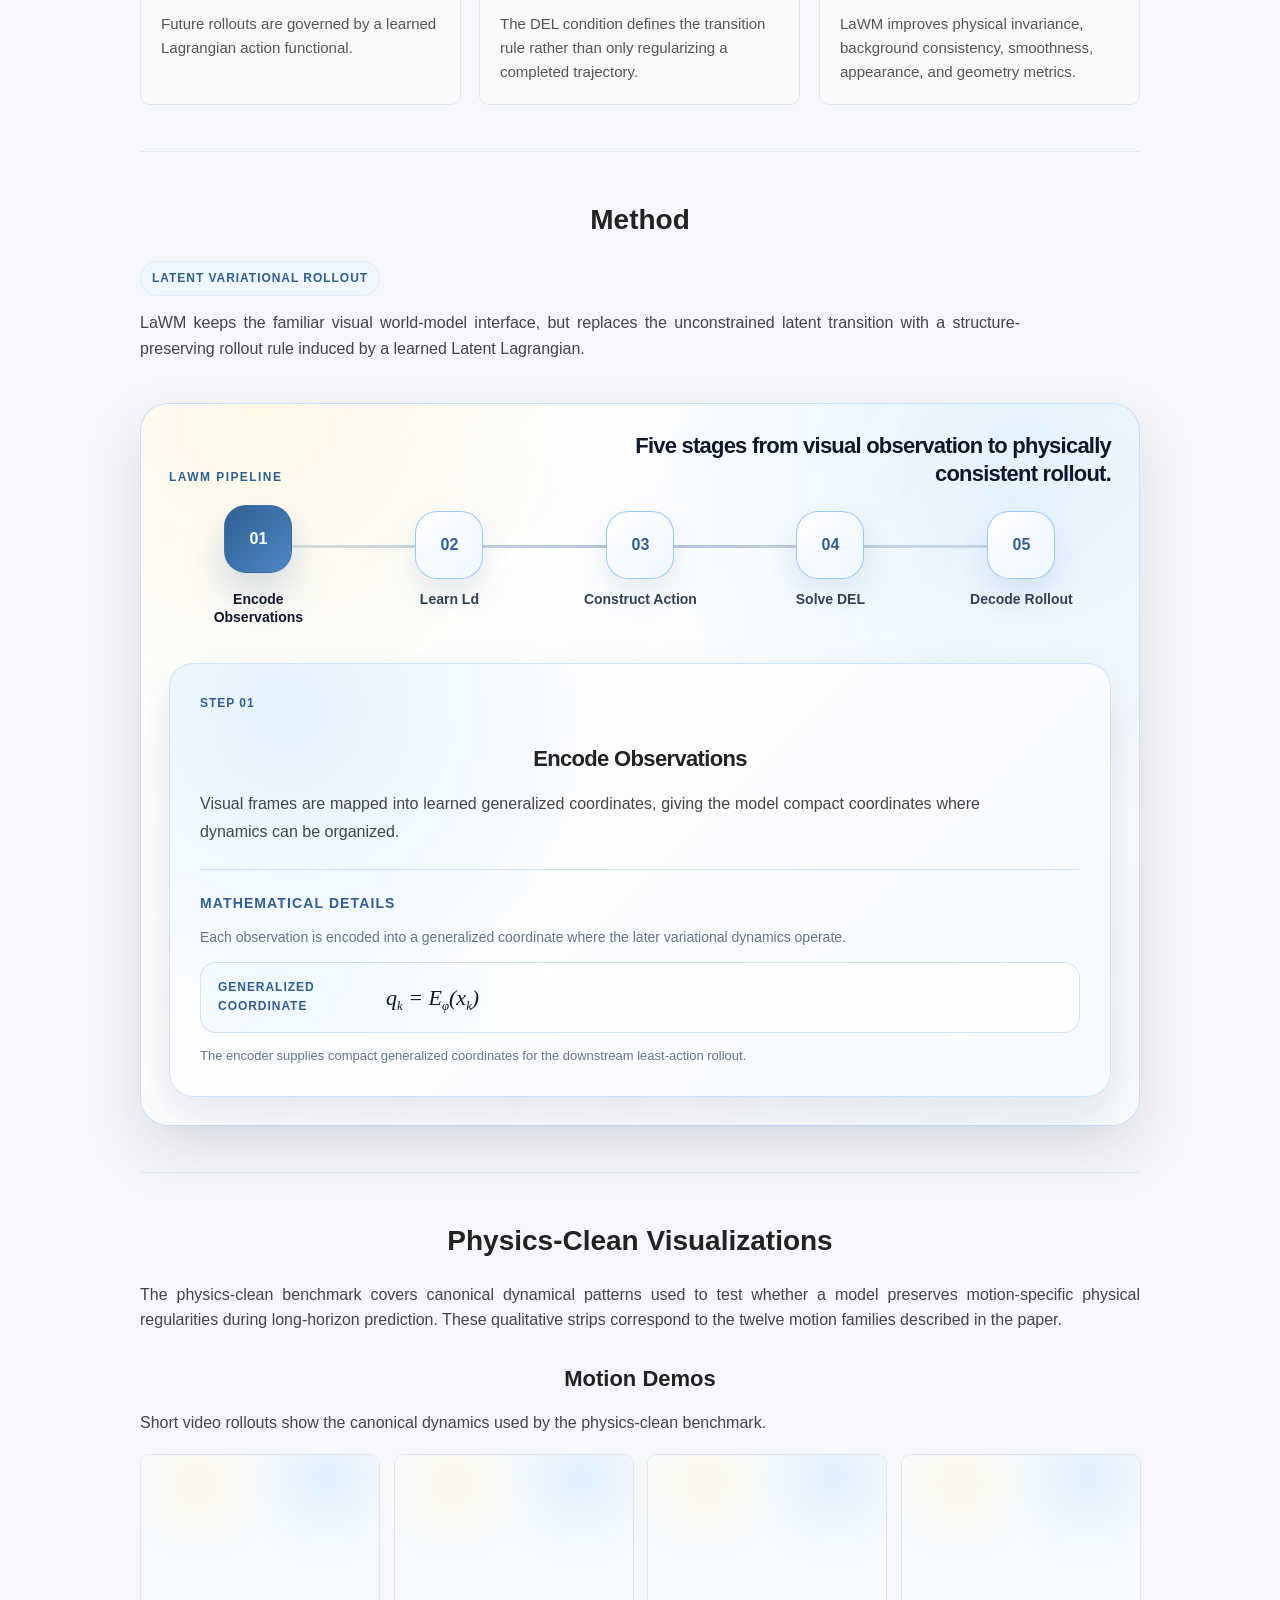
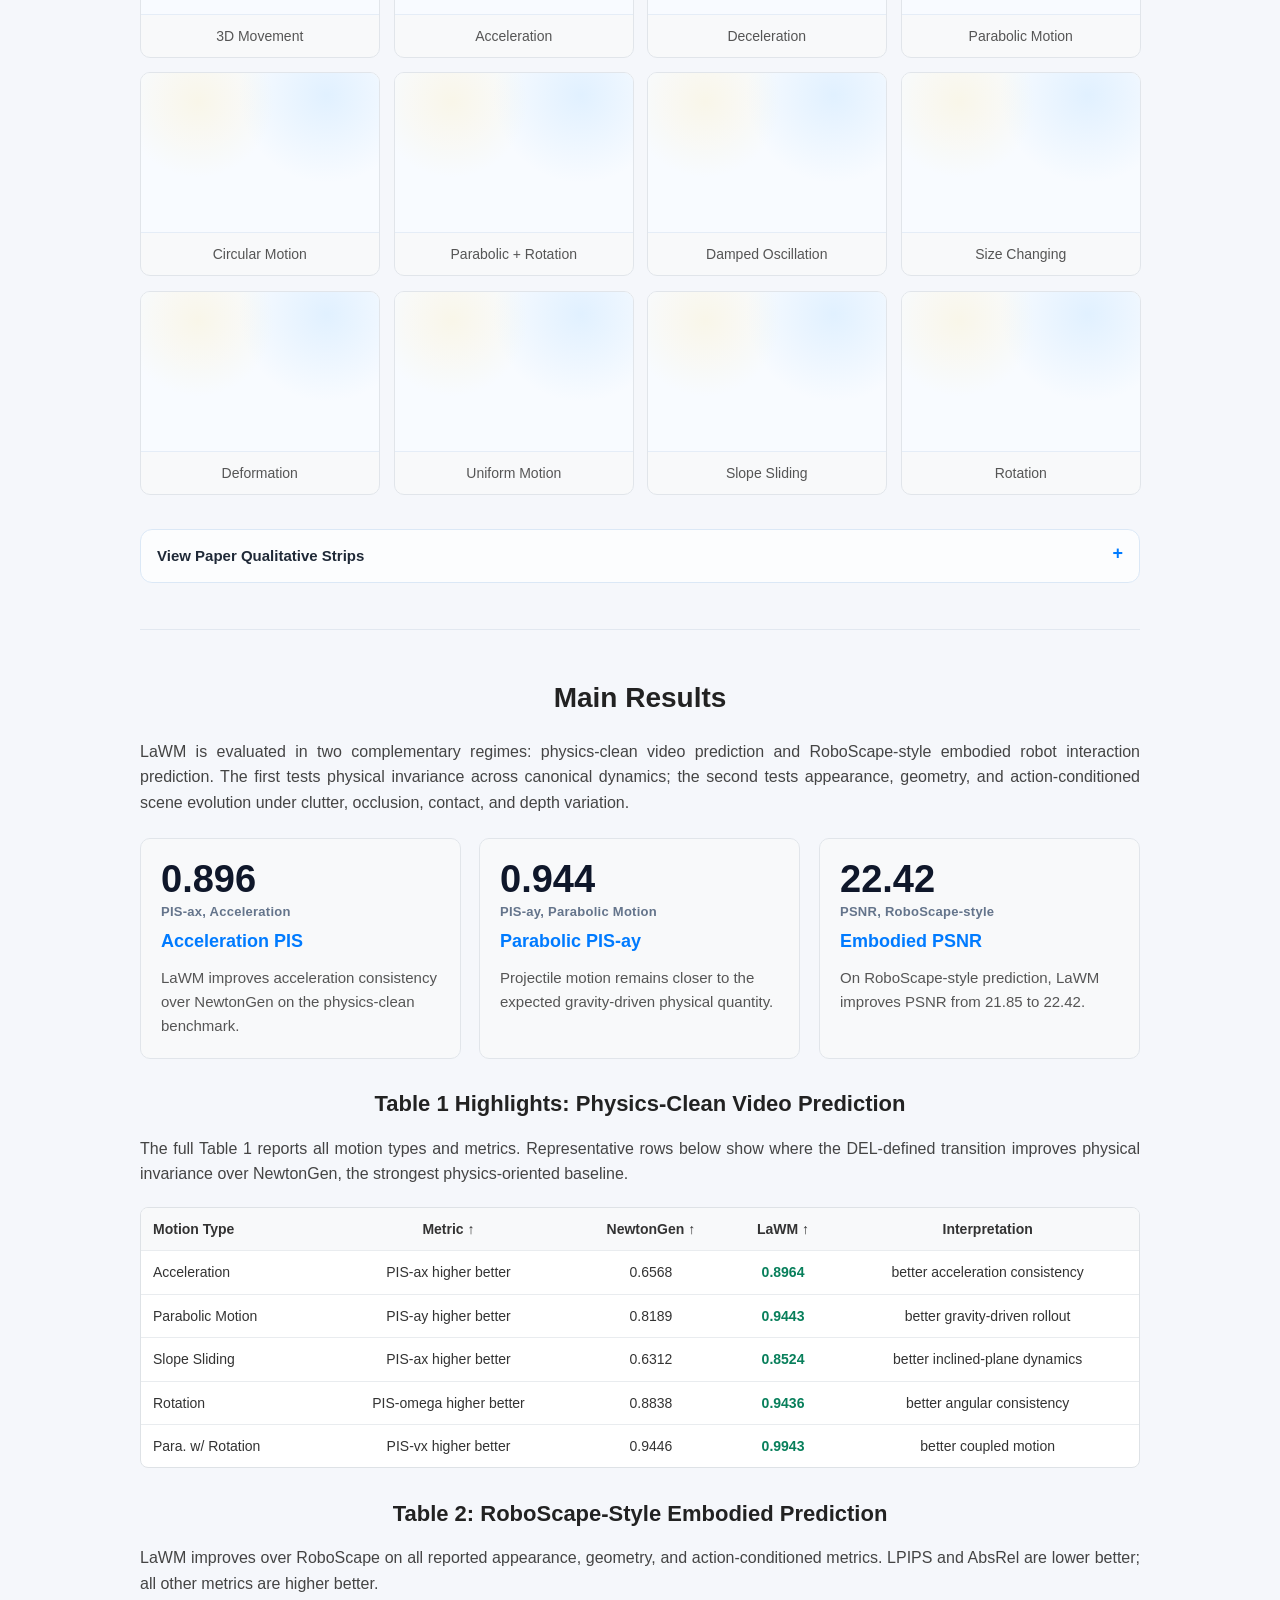
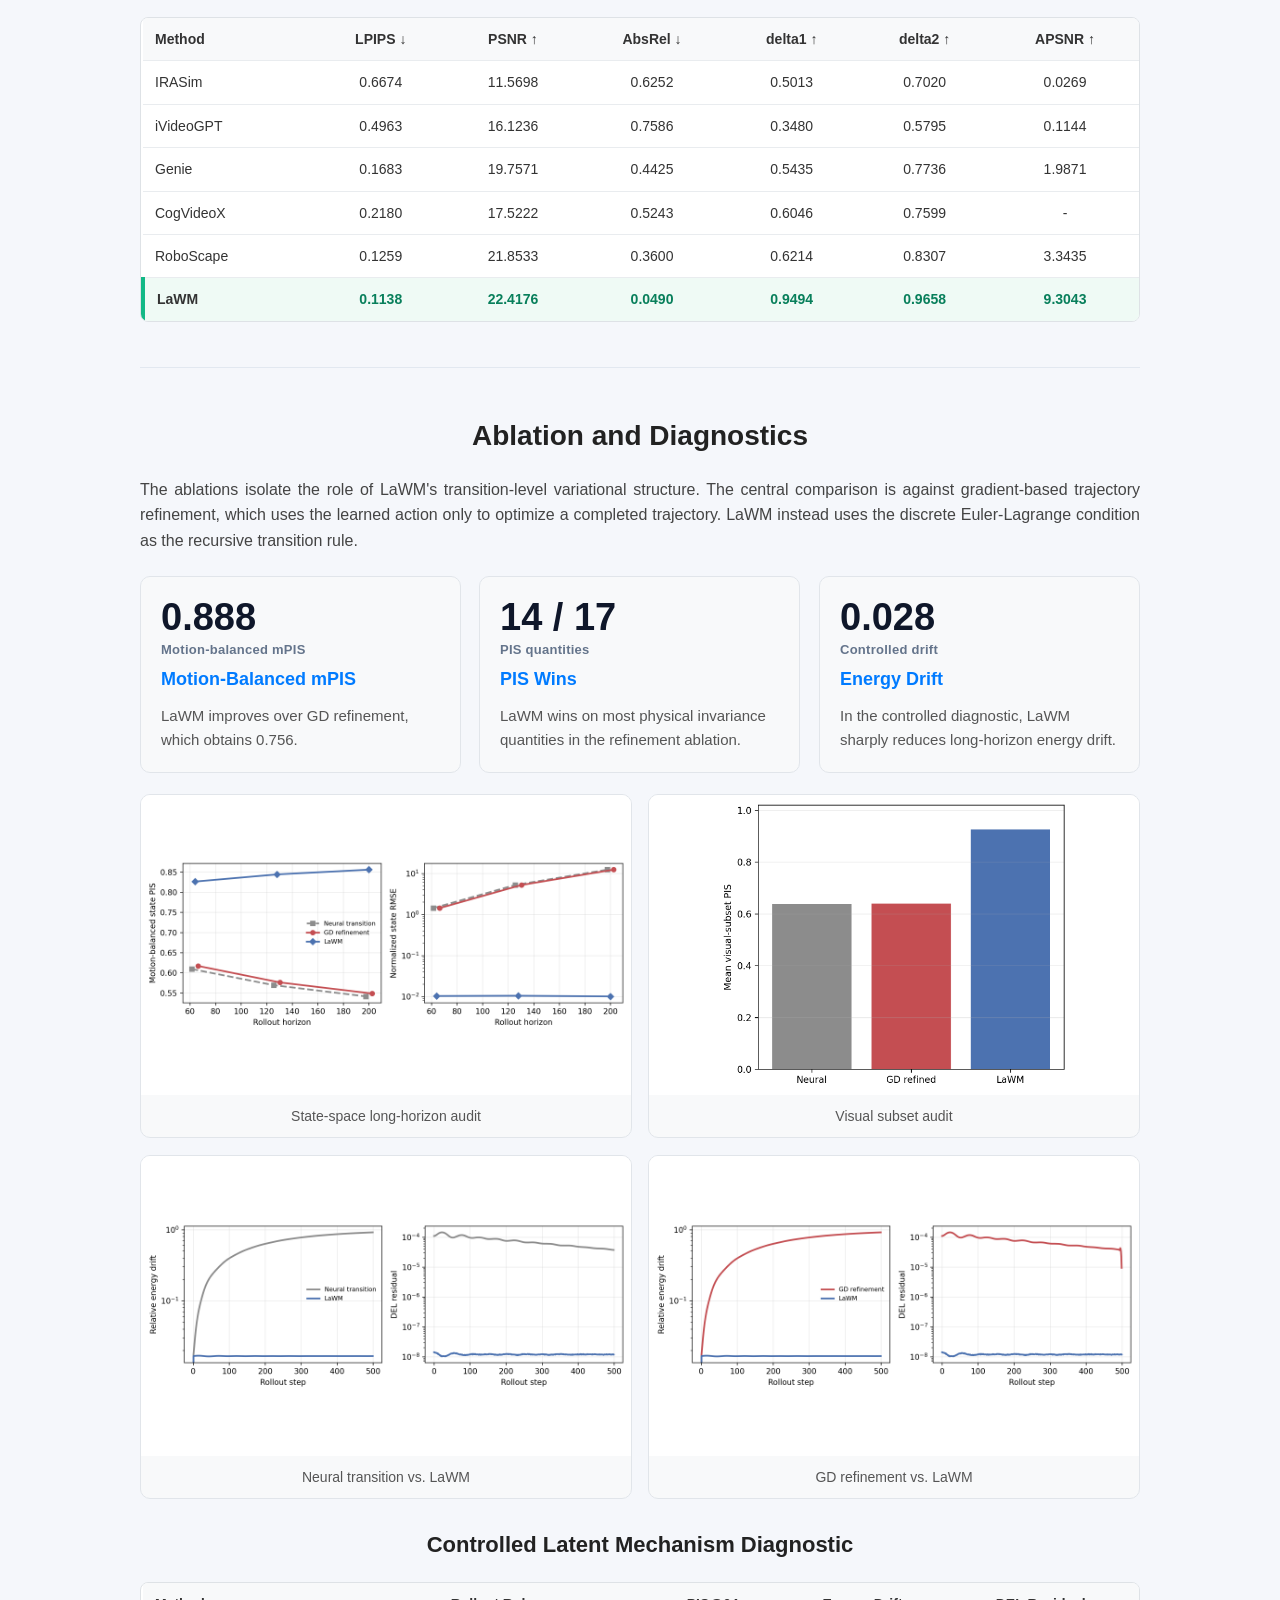
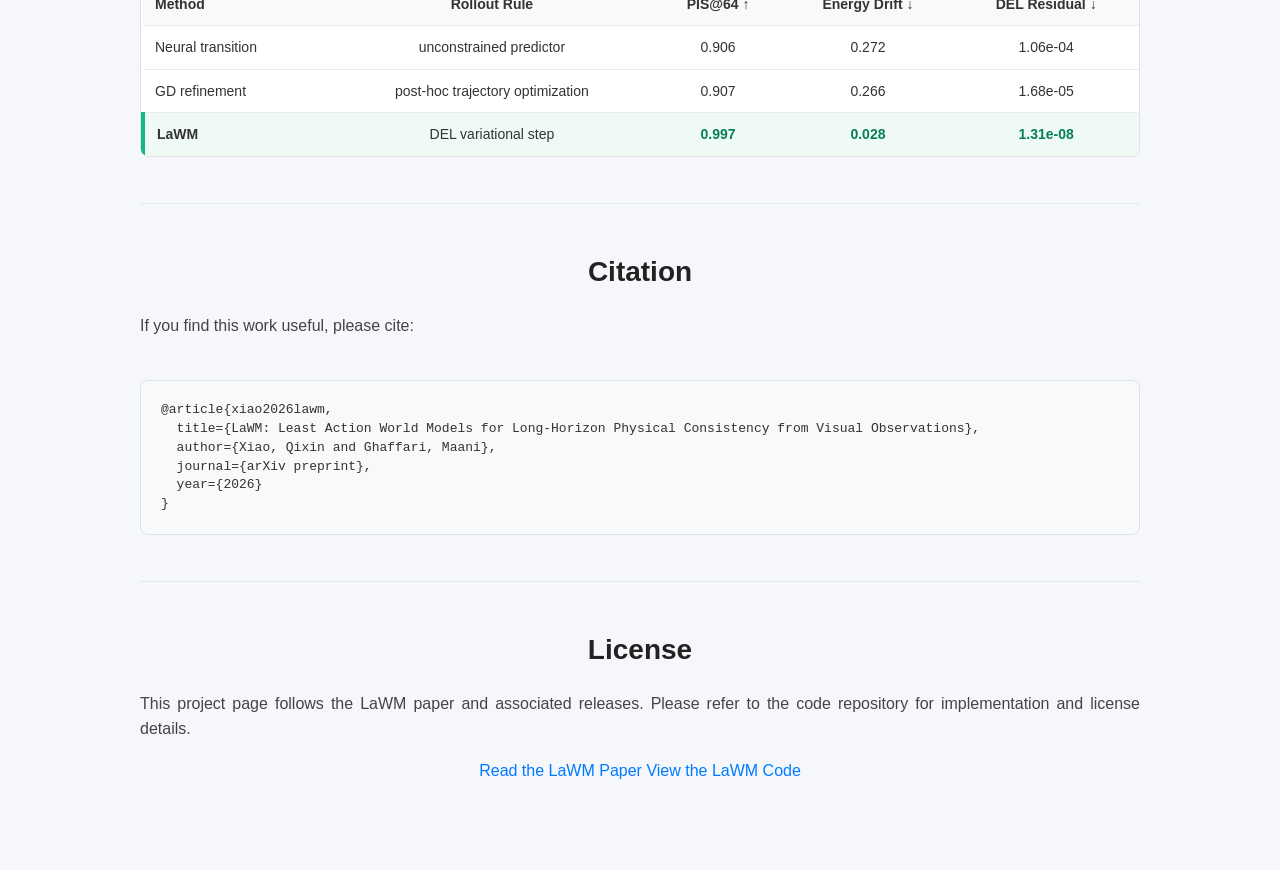
==== commit 54ec5c75: "Link released LaWM code repository. Co-authored-by: Cursor <cursoragent@cursor.com>" ====
--- a/index.html
+++ b/index.html
@@ -61,9 +61,9 @@
                     <svg viewBox="0 0 24 24" aria-hidden="true"><path d="M14 2H6a2 2 0 0 0-2 2v16a2 2 0 0 0 2 2h12a2 2 0 0 0 2-2V8zm0 2.5L17.5 8H14zM8 13h8v2H8zm0 4h8v2H8zm0-8h4v2H8z"/></svg>
                     Paper
                 </a>
-                <a href="#" class="paper-link disabled" aria-disabled="true">
+                <a href="https://github.com/chloeqxq/LaWM" class="paper-link" target="_blank" rel="noopener">
                     <img src="static/logo/github.svg" alt="GitHub">
-                    Code Coming Soon
+                    Code
                 </a>
                 <a href="http://arxiv.org/abs/2605.08279" class="paper-link" target="_blank" rel="noopener">
                     <img src="static/logo/arXiv.png" alt="arXiv">
@@ -541,9 +541,10 @@
 
         <div class="section">
             <h2>License</h2>
-            <p>This project page follows the LaWM paper and associated releases. Please refer to the repository for license details when the code is released.</p>
+            <p>This project page follows the LaWM paper and associated releases. Please refer to the code repository for implementation and license details.</p>
             <div class="license-content">
                 <a class="license-link" href="LaWM.pdf" target="_blank" rel="noopener">Read the LaWM Paper</a>
+                <a class="license-link" href="https://github.com/chloeqxq/LaWM" target="_blank" rel="noopener">View the LaWM Code</a>
             </div>
         </div>
     </div>
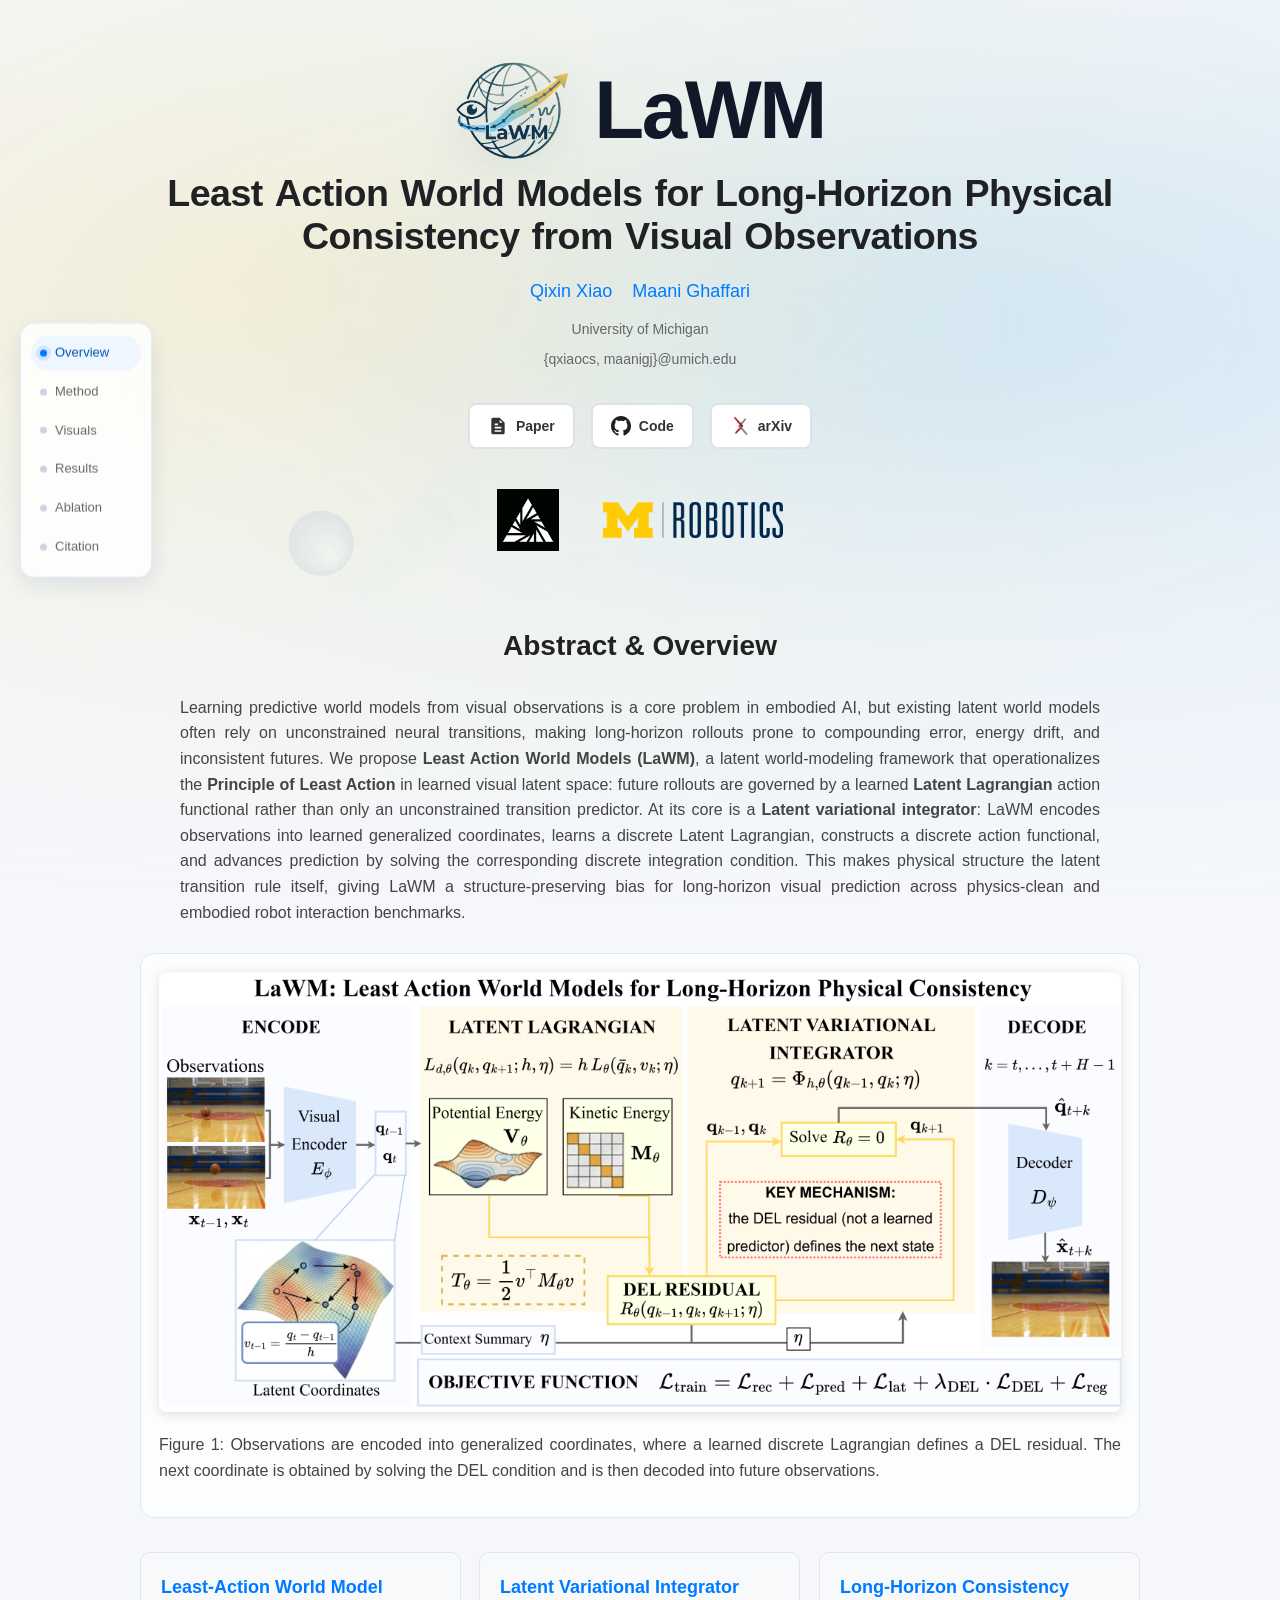
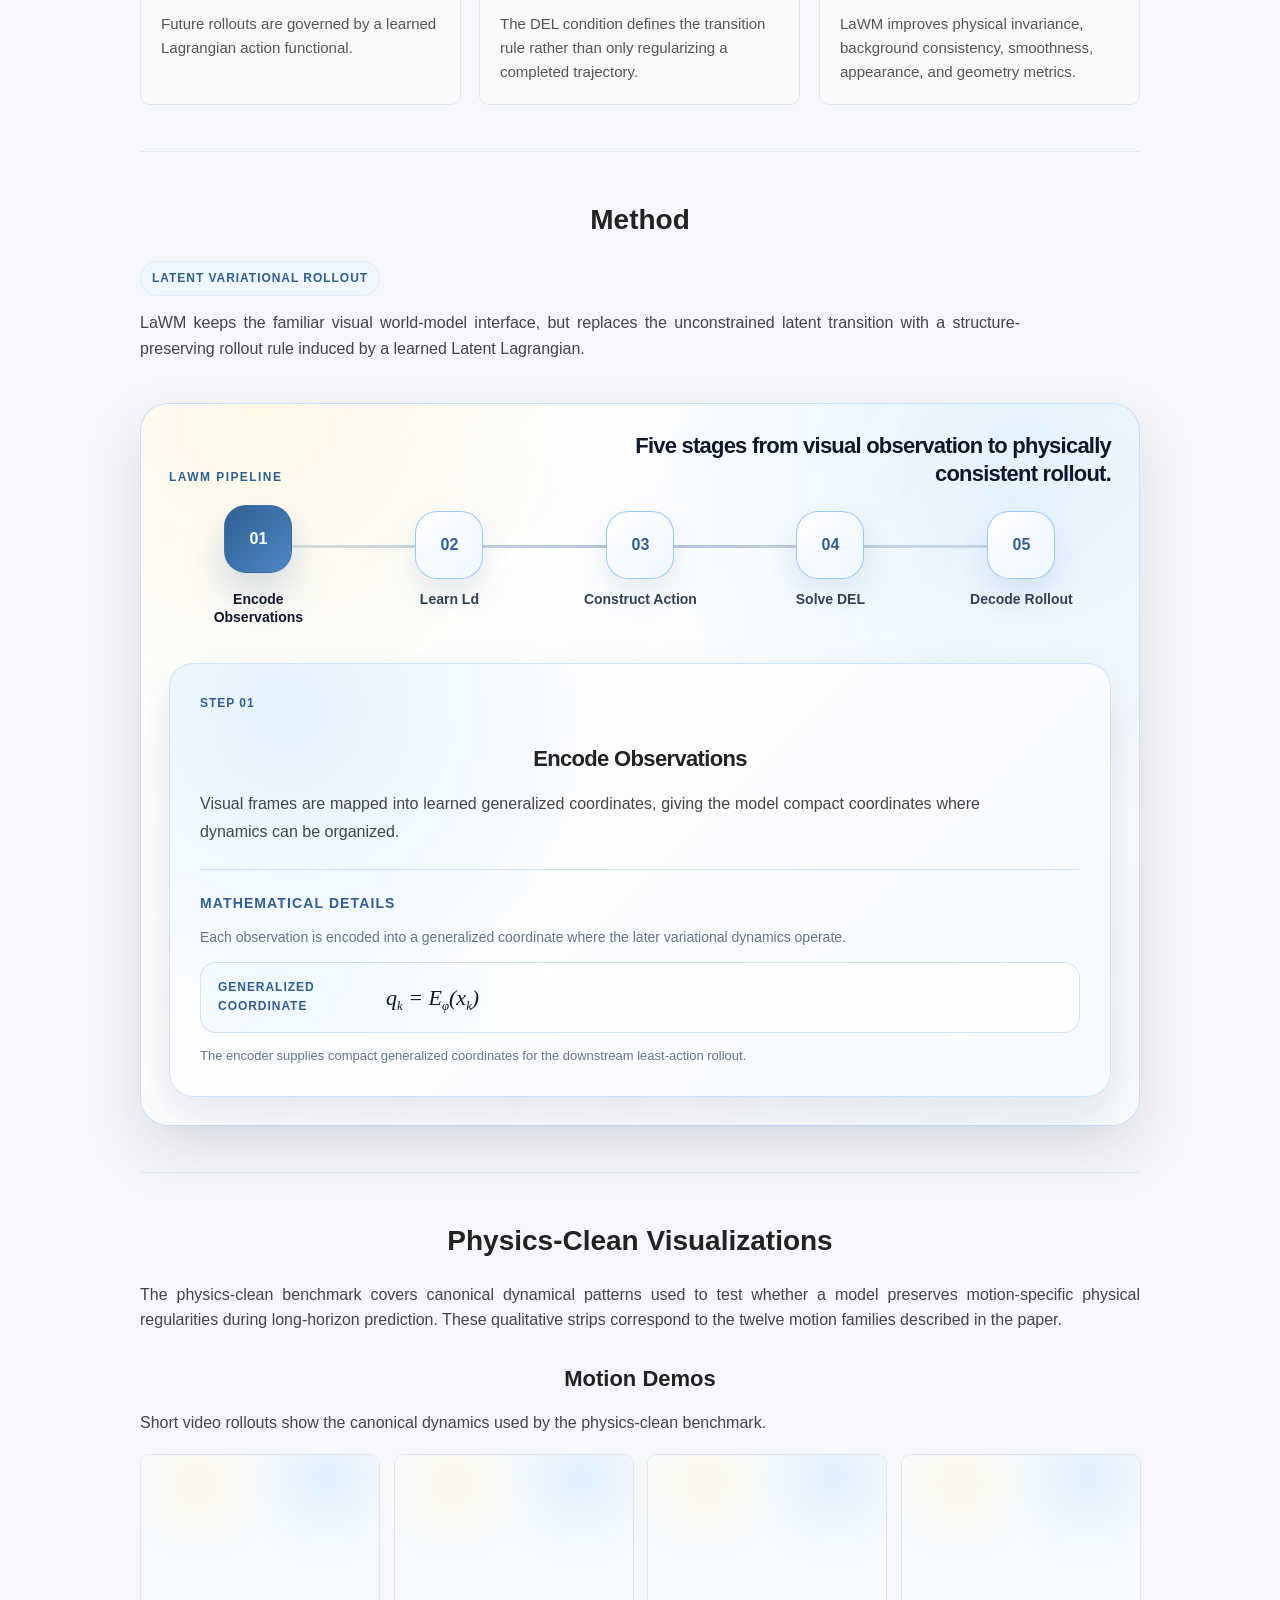
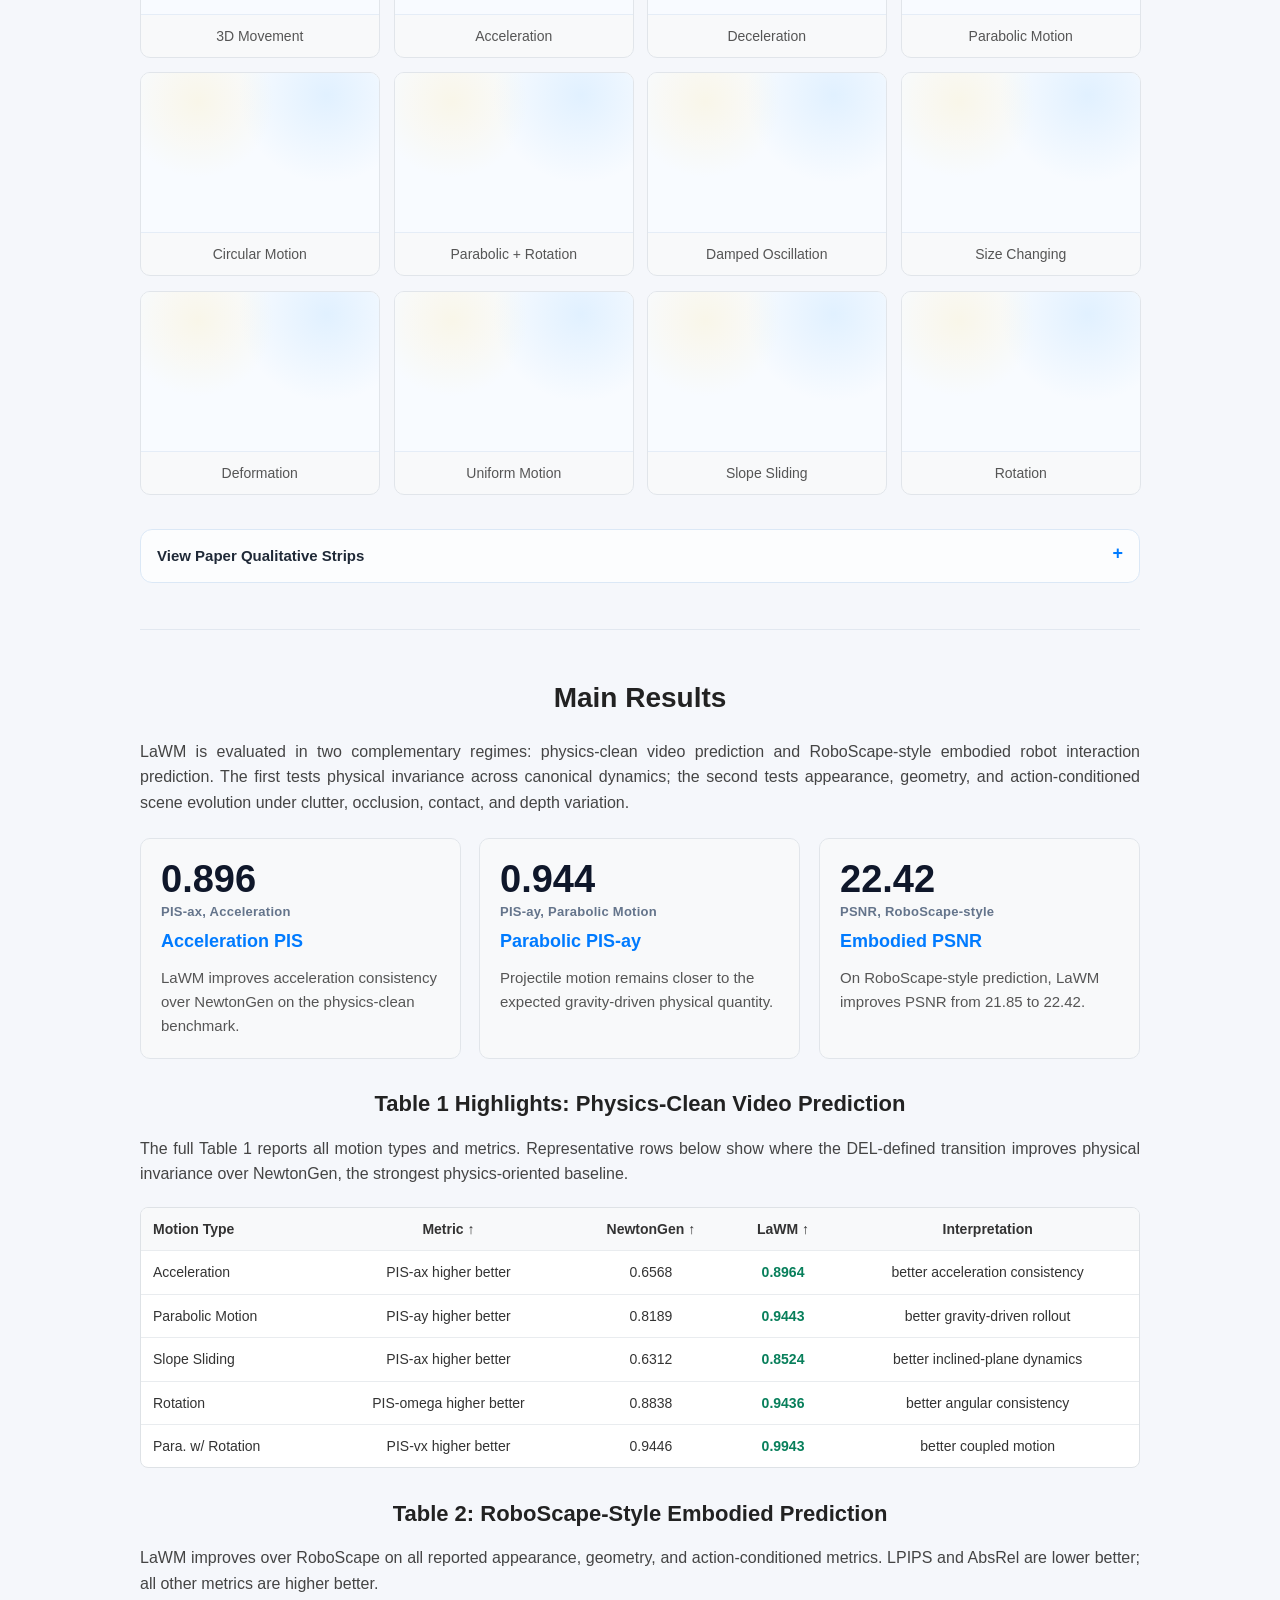
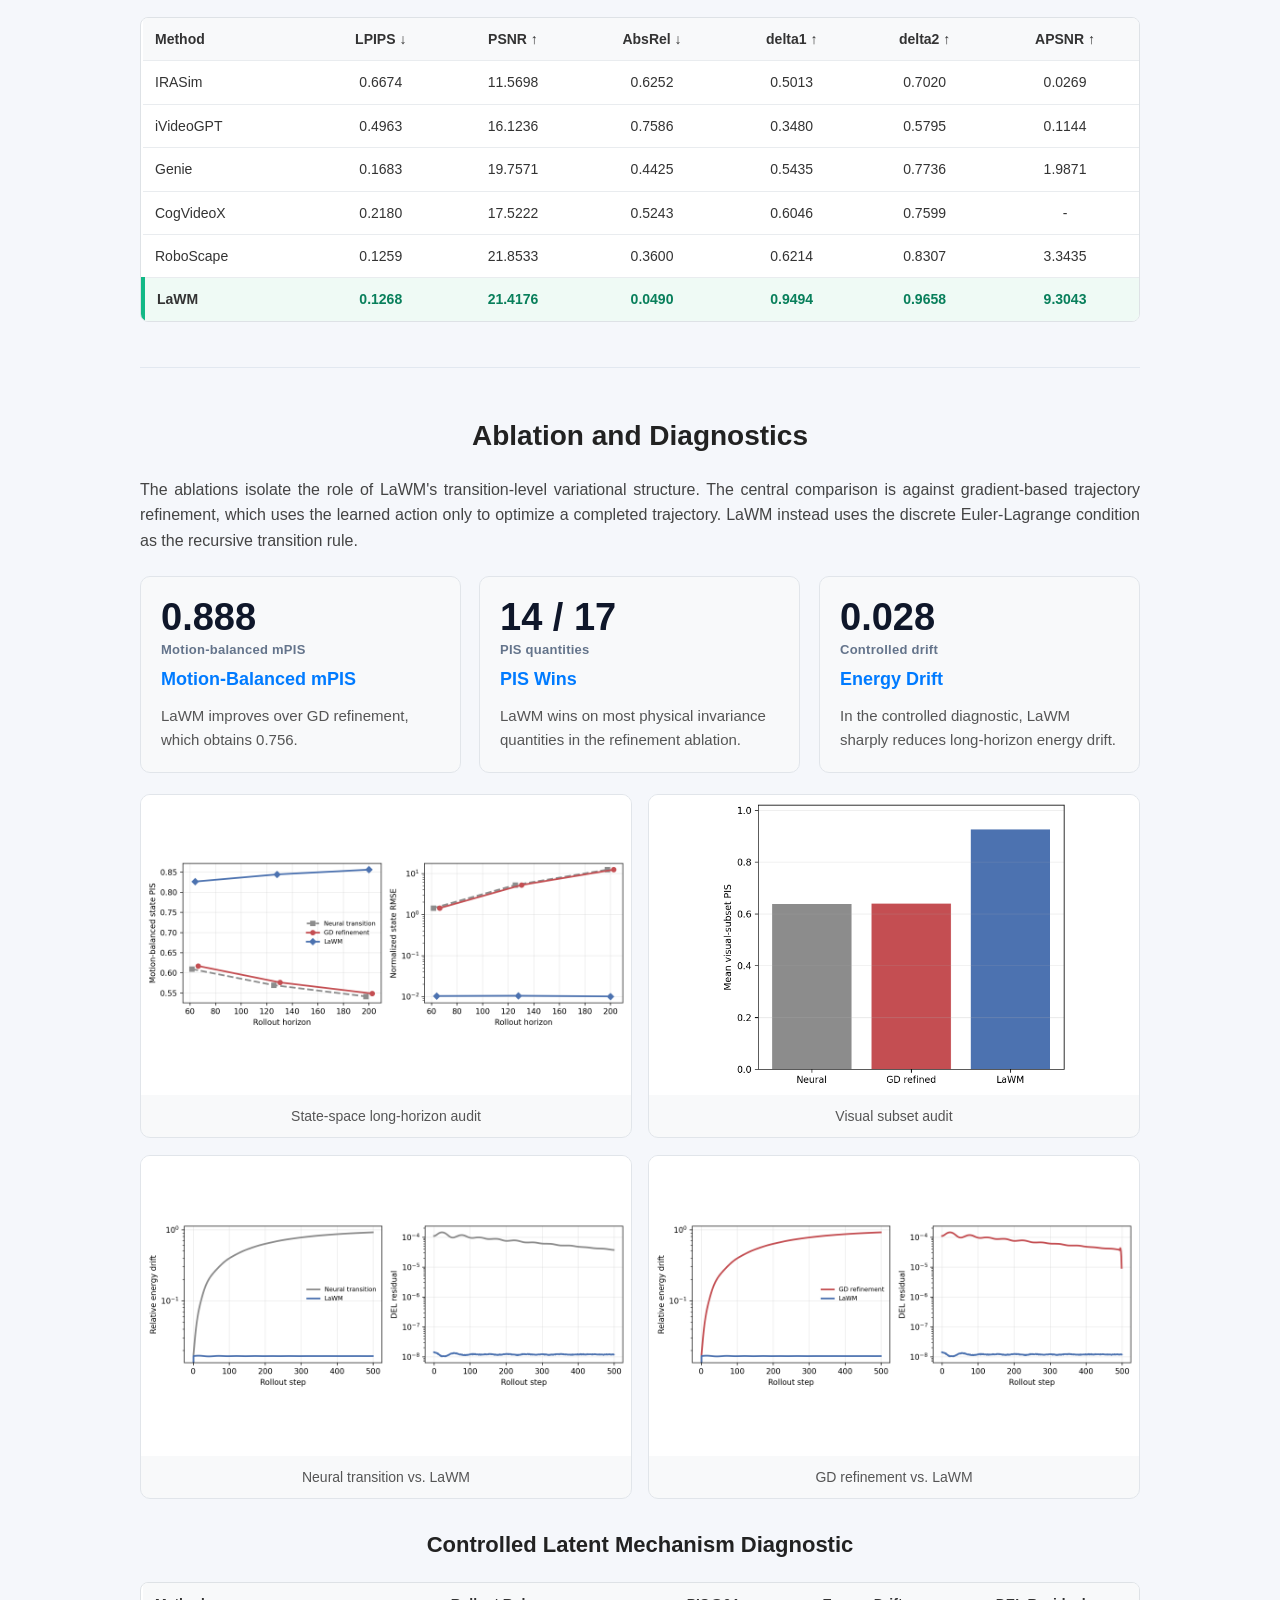
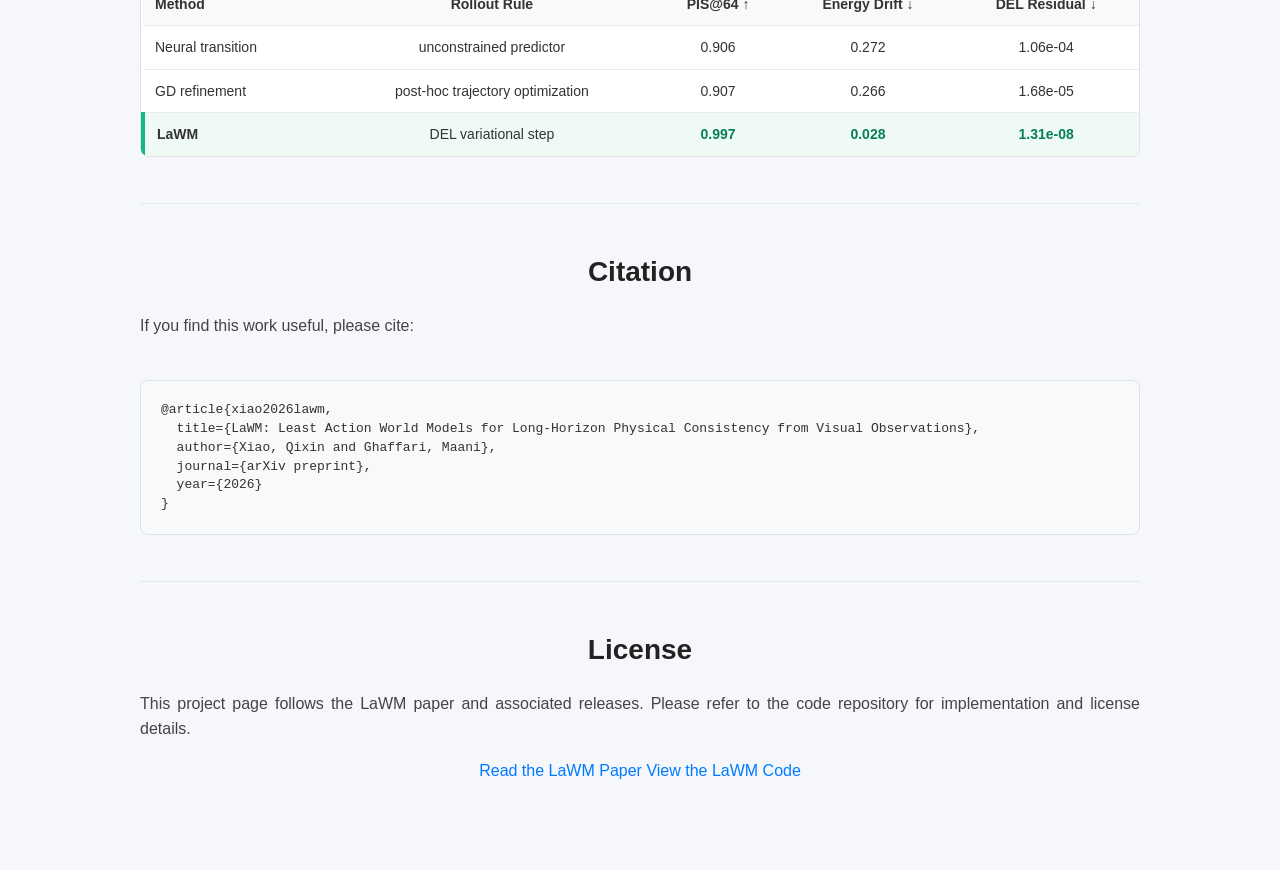
==== commit 970aaa5c: "Update project page" ====
--- a/index.html
+++ b/index.html
@@ -431,8 +431,8 @@
                         </tr>
                         <tr class="best-row">
                             <td>LaWM</td>
-                            <td class="best">0.1138</td>
-                            <td class="best">22.4176</td>
+                            <td class="best">0.1268</td>
+                            <td class="best">21.4176</td>
                             <td class="best">0.0490</td>
                             <td class="best">0.9494</td>
                             <td class="best">0.9658</td>
